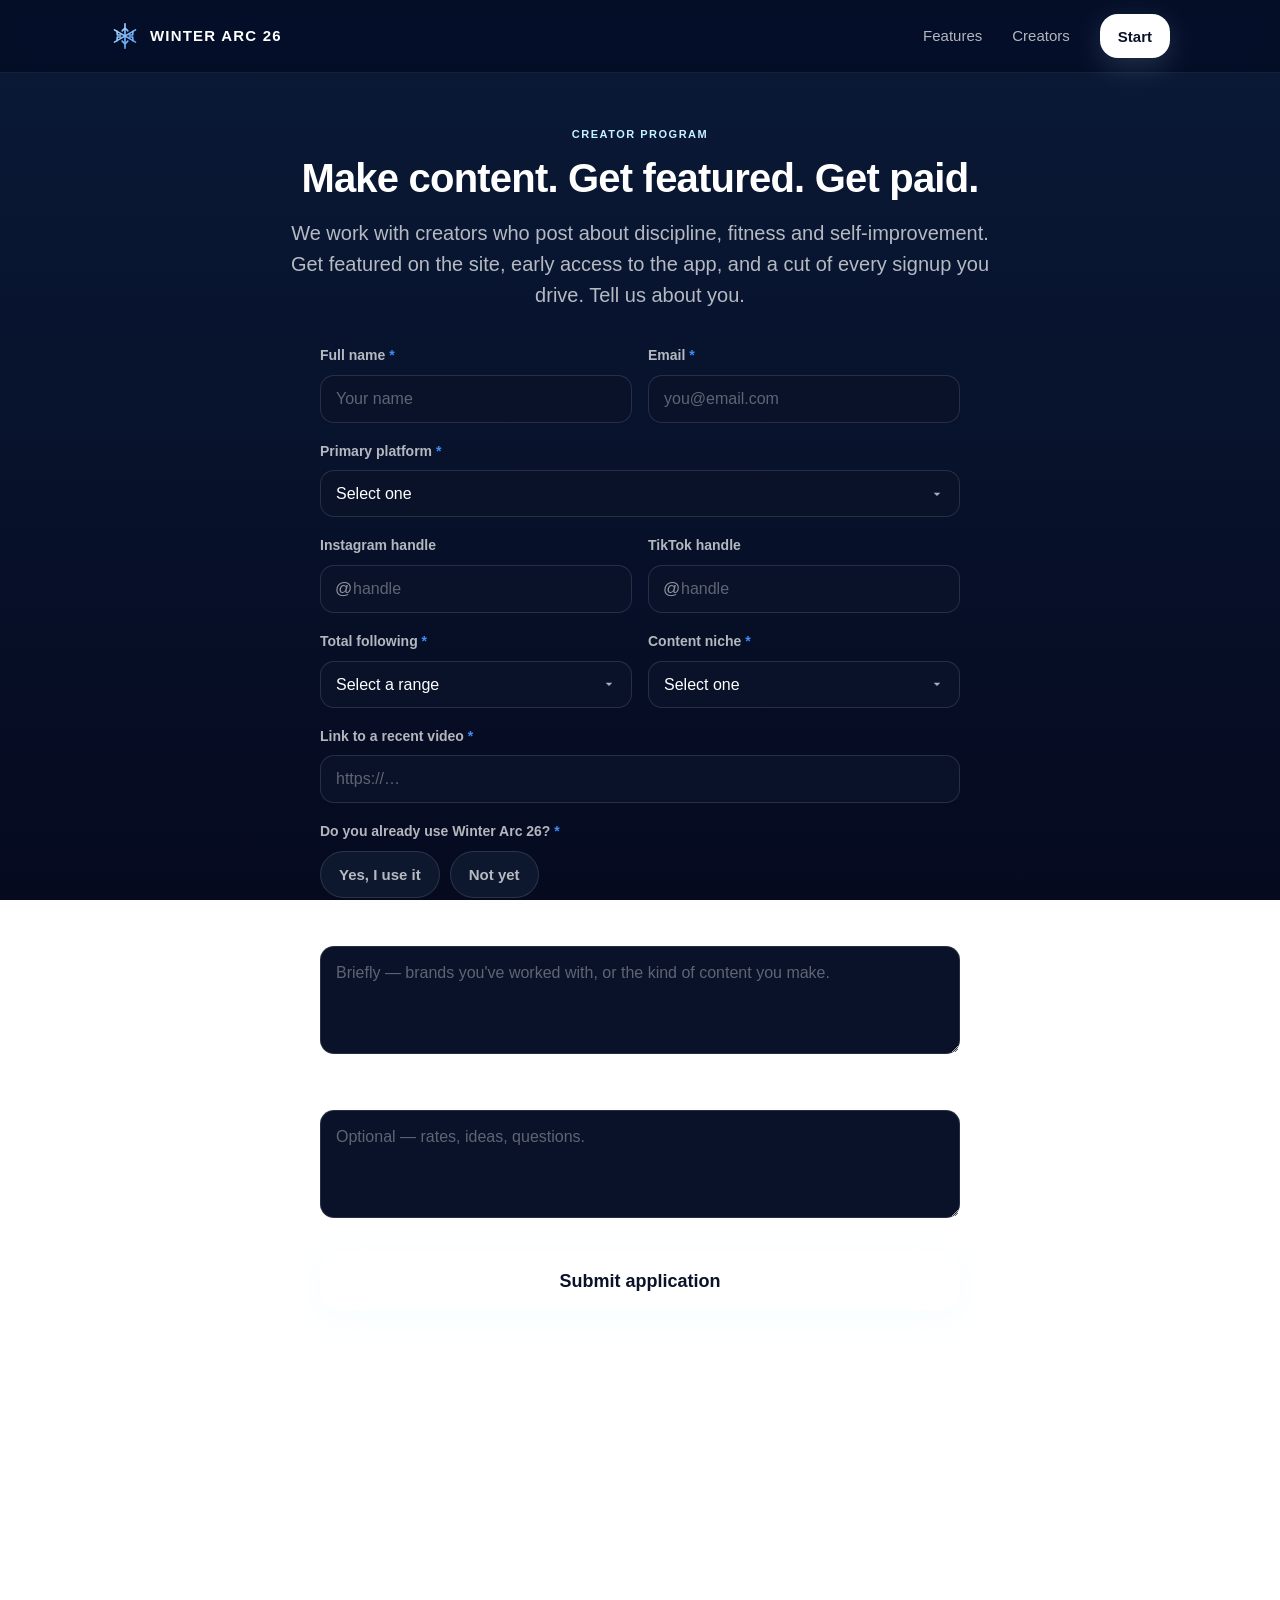
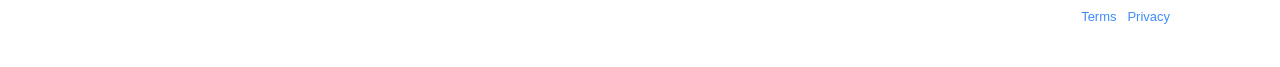
==== become-a-creator.html @ 4e77a401 "Add "Become a creator" CTA + application form page Turn the Creators section into a recruitment funn" ====
<!DOCTYPE html>
<html lang="en">
<head>
  <meta charset="UTF-8" />
  <meta name="viewport" content="width=device-width, initial-scale=1, viewport-fit=cover" />
  <meta name="theme-color" content="#050A1F" />
  <title>Become a creator — Winter Arc 26</title>
  <meta name="description" content="Apply to create content for Winter Arc 26. Get featured, earn on every signup you drive." />
  <meta name="robots" content="index, follow" />
  <link rel="icon" href="assets/img/favicon.svg" type="image/svg+xml" />
  <link rel="stylesheet" href="assets/css/styles.css" />
</head>
<body>
  <header class="nav is-stuck">
    <div class="wrap nav__inner">
      <a class="brand" href="index.html" aria-label="Winter Arc 26 home">
        <img class="brand__mark" src="assets/img/logo.svg" alt="" width="30" height="30" />
        <span class="brand__name">Winter Arc 26</span>
      </a>
      <nav class="nav__links" aria-label="Primary">
        <a class="navlink" href="index.html#features">Features</a>
        <a class="navlink" href="index.html#creators">Creators</a>
        <a class="btn btn--primary btn--sm" href="start.html" data-cta="nav-quiz">Start</a>
      </nav>
    </div>
  </header>

  <main class="section" style="padding-top:120px;">
    <div class="wrap">
      <!-- Intro -->
      <div class="copy-block center reveal" id="intro">
        <span class="eyebrow">Creator program</span>
        <h1 class="h-page">Make content. Get featured. Get paid.</h1>
        <p class="lede">
          We work with creators who post about discipline, fitness and self-improvement.
          Get featured on the site, early access to the app, and a cut of every
          signup you drive. Tell us about you.
        </p>
      </div>

      <!-- Application form -->
      <form class="appform reveal" id="creatorForm" novalidate>
        <div class="row2">
          <div class="ff">
            <label for="name">Full name <span class="req">*</span></label>
            <input id="name" name="name" type="text" autocomplete="name" placeholder="Your name" required />
          </div>
          <div class="ff">
            <label for="email">Email <span class="req">*</span></label>
            <input id="email" name="email" type="email" autocomplete="email" placeholder="you@email.com" required />
          </div>
        </div>

        <div class="ff">
          <label for="platform">Primary platform <span class="req">*</span></label>
          <select id="platform" name="primary_platform" required>
            <option value="" disabled selected>Select one</option>
            <option>TikTok</option>
            <option>Instagram</option>
            <option>YouTube</option>
            <option>X / Twitter</option>
            <option>Other</option>
          </select>
        </div>

        <div class="row2">
          <div class="ff">
            <label for="ig">Instagram handle</label>
            <div class="with-at"><span>@</span><input id="ig" name="instagram" type="text" placeholder="handle" autocapitalize="off" /></div>
          </div>
          <div class="ff">
            <label for="tt">TikTok handle</label>
            <div class="with-at"><span>@</span><input id="tt" name="tiktok" type="text" placeholder="handle" autocapitalize="off" /></div>
          </div>
        </div>

        <div class="row2">
          <div class="ff">
            <label for="following">Total following <span class="req">*</span></label>
            <select id="following" name="following" required>
              <option value="" disabled selected>Select a range</option>
              <option>Under 1,000</option>
              <option>1,000 – 10,000</option>
              <option>10,000 – 50,000</option>
              <option>50,000 – 250,000</option>
              <option>250,000 – 1M</option>
              <option>1M+</option>
            </select>
          </div>
          <div class="ff">
            <label for="niche">Content niche <span class="req">*</span></label>
            <select id="niche" name="niche" required>
              <option value="" disabled selected>Select one</option>
              <option>Fitness / Gym</option>
              <option>Discipline / Self-improvement</option>
              <option>Productivity</option>
              <option>Men's lifestyle</option>
              <option>Finance / Business</option>
              <option>Other</option>
            </select>
          </div>
        </div>

        <div class="ff">
          <label for="sample">Link to a recent video <span class="req">*</span></label>
          <input id="sample" name="sample_link" type="url" placeholder="https://…" required />
        </div>

        <div class="ff">
          <label>Do you already use Winter Arc 26? <span class="req">*</span></label>
          <div class="pills">
            <label class="pill-opt"><input type="radio" name="uses_app" value="Yes" required /><span>Yes, I use it</span></label>
            <label class="pill-opt"><input type="radio" name="uses_app" value="Not yet" /><span>Not yet</span></label>
          </div>
        </div>

        <div class="ff">
          <label for="experience">Experience with brand deals or UGC</label>
          <textarea id="experience" name="experience" placeholder="Briefly — brands you've worked with, or the kind of content you make."></textarea>
        </div>

        <div class="ff">
          <label for="notes">Anything else?</label>
          <textarea id="notes" name="notes" placeholder="Optional — rates, ideas, questions."></textarea>
        </div>

        <button class="btn btn--primary" type="submit" id="submitBtn">Submit application</button>
        <p class="form-note">We review every application and reply by email. Usually within a few days.</p>
      </form>

      <!-- Success state (revealed after submit) -->
      <div class="form-success" id="formSuccess" hidden>
        <div class="tick"><svg viewBox="0 0 24 24"><path d="M9 16.2 4.8 12l-1.4 1.4L9 19 21 7l-1.4-1.4z"/></svg></div>
        <h2>Application received.</h2>
        <p>Thanks — we've got your details. If you're a fit, we'll reach out by email with next steps and your creator link.</p>
        <p style="margin-top:22px;"><a href="index.html">← Back to home</a></p>
      </div>
    </div>
  </main>

  <footer class="footer">
    <div class="wrap">
      <div class="footer__bottom">
        <span>© <span id="year">2026</span> Winter Arc 26. All rights reserved.</span>
        <span><a href="terms.html">Terms</a> · <a href="privacy.html">Privacy</a></span>
      </div>
    </div>
  </footer>

  <script>
    /* =======================================================================
       Creator application handling.
       ►► To collect submissions, set FORM_ENDPOINT to a form backend URL
          (e.g. a Formspree endpoint "https://formspree.io/f/xxxxxx", or your
          own API). Left blank, the form validates and shows the success state
          without sending anywhere — fine for previewing.
       ===================================================================== */
    var FORM_ENDPOINT = "";

    document.getElementById("year").textContent = new Date().getFullYear();

    var form = document.getElementById("creatorForm");
    var btn = document.getElementById("submitBtn");

    form.addEventListener("submit", function (e) {
      e.preventDefault();
      if (!form.reportValidity()) return;

      btn.disabled = true; btn.textContent = "Sending…";

      function done() {
        form.hidden = true;
        document.getElementById("intro").hidden = true;
        var ok = document.getElementById("formSuccess");
        ok.hidden = false;
        ok.scrollIntoView({ behavior: "smooth", block: "center" });
        try { (window.dataLayer = window.dataLayer || []).push({ event: "creator_application" }); } catch (e2) {}
      }

      if (FORM_ENDPOINT) {
        fetch(FORM_ENDPOINT, { method: "POST", headers: { Accept: "application/json" }, body: new FormData(form) })
          .then(done)
          .catch(function () { btn.disabled = false; btn.textContent = "Submit application"; alert("Something went wrong — please try again or email us."); });
      } else {
        setTimeout(done, 400); // demo: no backend configured
      }
    });

    /* Reveal-on-load (no IntersectionObserver dependency here) */
    document.querySelectorAll(".reveal").forEach(function (el) { el.classList.add("is-in"); });
  </script>
</body>
</html>
---- assets/css/styles.css ----
/* =============================================================================
   Winter Arc 26 — Funnel site
   All colour, type, shape and motion values come from design-system.md,
   which was read out of the iOS source. If a value here looks wrong, the
   design system wins.
   ========================================================================== */

/* ---------------------------------------------------------------------------
   1. Tokens
   ------------------------------------------------------------------------- */
:root {
  /* Brand accents — never change on any theme */
  --frost:        #C7F2FF;
  --glow:         #408CFA;

  /* Ground — "Frost" theme (the shipping default) */
  --bg-top:       #0A1A38;
  --bg-bottom:    #050A1F;
  --card:         #172447;
  --card-deep:    #0A1229;
  --card-raised:  #212E52;
  --card-muted:   #0D172E;

  /* Text on dark — white at varying opacity, not grey */
  --text:         rgba(255,255,255,1);
  --text-body:    rgba(255,255,255,0.85);
  --text-2:       rgba(255,255,255,0.70);
  --text-3:       rgba(255,255,255,0.55);
  --text-4:       rgba(255,255,255,0.35);
  --hairline:     rgba(255,255,255,0.12);
  --hairline-soft:rgba(255,255,255,0.08);

  /* Semantic */
  --success:      #59E08C;
  --error:        #FF736B;
  --danger:       #FF4C47;

  /* Headline gradient (line 2 of a two-line headline) */
  --grad-start:   #599EFF;
  --grad-end:     #B873FA;

  /* Shape — continuous corners; +~10% over iOS point values */
  --r-chip:       14px;
  --r-input:      18px;
  --r-card:       22px;
  --r-panel:      26px;

  /* Motion */
  --ease:         cubic-bezier(0.25, 1, 0.5, 1);
  --dur:          0.3s;

  /* Layout */
  --margin:       20px;
  --maxw:         1100px;
  --maxw-copy:    720px;
}

/* ---------------------------------------------------------------------------
   2. Reset & base
   ------------------------------------------------------------------------- */
*, *::before, *::after { box-sizing: border-box; }

html { scroll-behavior: smooth; -webkit-text-size-adjust: 100%; }

@media (prefers-reduced-motion: reduce) {
  html { scroll-behavior: auto; }
}

body {
  margin: 0;
  min-height: 100vh;
  background: linear-gradient(180deg, var(--bg-top) 0%, var(--bg-bottom) 100%);
  background-attachment: fixed;
  color: var(--text-body);
  font-family: -apple-system, BlinkMacSystemFont, "SF Pro Display", "SF Pro Text",
               "Inter", "Helvetica Neue", Arial, sans-serif;
  font-size: 17px;
  line-height: 1.55;
  -webkit-font-smoothing: antialiased;
  -moz-osx-font-smoothing: grayscale;
  overflow-x: hidden;
}

img, svg { max-width: 100%; display: block; }

a { color: var(--glow); text-decoration: none; transition: color var(--dur) var(--ease); }
a:hover { color: var(--frost); }

/* Kill the grey tap-flash on touch devices */
a, button, .opt, .tile, .task-tile, .plan-opt { -webkit-tap-highlight-color: transparent; }

h1, h2, h3, h4 {
  color: var(--text);
  line-height: 1.08;
  letter-spacing: -0.02em;
  margin: 0;
  font-weight: 700;
}

p { margin: 0; }

::selection { background: rgba(64,140,250,0.35); color: #fff; }

:focus-visible {
  outline: 2px solid var(--glow);
  outline-offset: 3px;
  border-radius: 4px;
}

/* ---------------------------------------------------------------------------
   3. Layout helpers
   ------------------------------------------------------------------------- */
.wrap {
  width: 100%;
  max-width: var(--maxw);
  margin: 0 auto;
  padding: 0 var(--margin);
}

.section {
  position: relative;
  padding: 96px 0;
  scroll-margin-top: 84px; /* anchor links clear the fixed nav */
}
.section--tight { padding: 64px 0; }

@media (max-width: 720px) {
  .section { padding: 68px 0; }
}

.center { text-align: center; }
.copy-block {
  max-width: var(--maxw-copy);
  margin-left: auto;
  margin-right: auto;
}

/* Eyebrow — small uppercase accent label above headlines */
.eyebrow {
  display: inline-block;
  font-size: 11px;
  font-weight: 700;
  letter-spacing: 1.5px;
  text-transform: uppercase;
  color: var(--frost);
  margin-bottom: 14px;
}

/* Typography roles from the design system's scale, scaled up for desktop */
.h-hero {
  font-size: clamp(36px, 8vw, 60px);
  font-weight: 800;
  line-height: 1.02;
}
.h-page  { font-size: clamp(30px, 4.4vw, 40px); }
.h-section { font-size: clamp(24px, 3.2vw, 30px); }
.card-title { font-size: 20px; font-weight: 600; letter-spacing: -0.01em; }

.lede {
  font-size: clamp(17px, 2vw, 20px);
  color: var(--text-2);
  margin-top: 18px;
}

/* line 1 white, line 2 gradient — keep line 1 shorter (reads as a pyramid) */
.grad {
  background: linear-gradient(90deg, var(--grad-start) 0%, var(--grad-end) 100%);
  -webkit-background-clip: text;
  background-clip: text;
  color: transparent;
}

.frost-word { color: var(--frost); }

/* ---------------------------------------------------------------------------
   4. Buttons
   ------------------------------------------------------------------------- */
.btn {
  display: inline-flex;
  align-items: center;
  justify-content: center;
  gap: 10px;
  font-family: inherit;
  font-weight: 600;
  font-size: 17px;
  line-height: 1;
  border: none;
  cursor: pointer;
  transition: transform 0.2s var(--ease), background var(--dur) var(--ease),
              box-shadow var(--dur) var(--ease), opacity var(--dur) var(--ease);
  text-decoration: none;
  white-space: nowrap;
}
.btn:active { transform: scale(0.97); }

/* Primary web CTA = the white one (per §4.2 of the design system) */
.btn--primary {
  background: #fff;
  color: #0A1229;
  padding: 0 26px;
  height: 58px;
  border-radius: var(--r-input);
  box-shadow: 0 8px 30px rgba(199,242,255,0.16);
}
.btn--primary:hover {
  color: #0A1229;
  box-shadow: 0 10px 40px rgba(199,242,255,0.28);
}

/* App Store button — white pill with the Apple glyph + two-line label */
.btn--appstore {
  background: #fff;
  color: #0A1229;
  padding: 0 24px;
  height: 60px;
  border-radius: var(--r-input);
  box-shadow: 0 8px 30px rgba(0,0,0,0.45);
}
.btn--appstore:hover { color: #0A1229; }
.btn--appstore .apple { width: 26px; height: 26px; fill: #0A1229; flex: none; }
.btn--appstore .store-label { display: flex; flex-direction: column; align-items: flex-start; line-height: 1.1; }
.btn--appstore .store-label .sm { font-size: 11px; font-weight: 500; opacity: 0.7; letter-spacing: 0.2px; }
.btn--appstore .store-label .lg { font-size: 19px; font-weight: 600; letter-spacing: -0.01em; }

.btn--ghost {
  background: transparent;
  color: var(--text);
  border: 1px solid var(--hairline);
  padding: 0 22px;
  height: 48px;
  border-radius: var(--r-input);
}
.btn--ghost:hover { color: var(--text); border-color: rgba(255,255,255,0.28); background: rgba(255,255,255,0.03); }

.btn--sm { height: 44px; font-size: 15px; padding: 0 18px; }
.btn--lg { height: 60px; font-size: 18px; padding: 0 34px; }

/* ---------------------------------------------------------------------------
   5. Nav
   ------------------------------------------------------------------------- */
.nav {
  position: fixed;
  inset: 0 0 auto 0;
  z-index: 100;
  transition: background var(--dur) var(--ease), backdrop-filter var(--dur) var(--ease),
              border-color var(--dur) var(--ease);
  border-bottom: 1px solid transparent;
}
.nav.is-stuck {
  background: rgba(5,10,31,0.72);
  -webkit-backdrop-filter: saturate(140%) blur(18px);
  backdrop-filter: saturate(140%) blur(18px);
  border-bottom-color: var(--hairline-soft);
}
.nav__inner {
  display: flex;
  align-items: center;
  justify-content: space-between;
  height: 72px;
}
.brand {
  display: inline-flex;
  align-items: center;
  gap: 10px;
  color: var(--text);
  font-weight: 700;
  letter-spacing: 0.4px;
}
.brand:hover { color: var(--text); }
.brand__mark { width: 30px; height: 30px; }
.brand__name { font-size: 15px; text-transform: uppercase; letter-spacing: 1.2px; }
.nav__links { display: flex; align-items: center; gap: 30px; }
.nav__links a.navlink {
  color: var(--text-2);
  font-size: 15px;
  font-weight: 500;
}
.nav__links a.navlink:hover { color: var(--text); }

@media (max-width: 860px) {
  .nav__links .navlink { display: none; }
}

/* ---------------------------------------------------------------------------
   6. Hero
   ------------------------------------------------------------------------- */
.hero {
  position: relative;
  padding-top: 132px;
  padding-bottom: 80px;
  overflow: hidden;
}
.hero__grid {
  display: grid;
  grid-template-columns: 1.05fr 0.95fr;
  gap: 48px;
  align-items: center;
}
.hero__copy { position: relative; z-index: 2; }
.hero .lede { max-width: 520px; }

.hero__cta {
  display: flex;
  flex-wrap: wrap;
  align-items: center;
  gap: 16px;
  margin-top: 34px;
}

.hero__proof {
  display: flex;
  align-items: center;
  gap: 14px;
  margin-top: 26px;
  color: var(--text-3);
  font-size: 14px;
}
.stars { display: inline-flex; gap: 2px; }
.stars svg { width: 16px; height: 16px; fill: var(--frost); }

/* Radial glow behind the device (design-system §7) */
.hero__glow {
  position: absolute;
  z-index: 0;
  width: 620px; height: 620px;
  right: -60px; top: 40px;
  background: radial-gradient(circle at center, rgba(64,140,250,0.32) 0%, rgba(64,140,250,0) 62%);
  filter: blur(8px);
  pointer-events: none;
}

@media (max-width: 900px) {
  .hero__grid { grid-template-columns: 1fr; gap: 40px; text-align: center; }
  .hero .lede { margin-left: auto; margin-right: auto; }
  .hero__cta, .hero__proof { justify-content: center; }
  .hero__glow { right: 50%; transform: translateX(50%); top: 380px; width: 480px; height: 480px; }
}

/* ---------------------------------------------------------------------------
   7. Phone mockup (faux app screen — no light frames, blends into the page)
   ------------------------------------------------------------------------- */
.device {
  position: relative;
  z-index: 1;
  width: 300px;
  margin: 0 auto;
  border-radius: 46px;
  padding: 12px;
  background: linear-gradient(160deg, #202b45 0%, #0b1124 100%);
  box-shadow: 0 30px 80px rgba(0,0,0,0.6), inset 0 0 0 1px rgba(255,255,255,0.06);
}
.device__notch {
  position: absolute;
  top: 20px; left: 50%; transform: translateX(-50%);
  width: 108px; height: 26px;
  background: #05070f;
  border-radius: 999px;
  z-index: 3;
}
.device__screen {
  position: relative;
  border-radius: 36px;
  overflow: hidden;
  background: linear-gradient(180deg, #0A1A38 0%, #050A1F 100%);
  padding: 44px 16px 18px;
  aspect-ratio: 9 / 19.2;
}
.screen__statusbar {
  display: flex; justify-content: space-between; align-items: center;
  font-size: 12px; color: var(--text-2); padding: 0 6px 8px; font-weight: 600;
}
.screen__statusbar .dots { display: inline-flex; gap: 4px; align-items: center; }
.screen__statusbar .dots span { width: 6px; height: 6px; border-radius: 50%; background: rgba(255,255,255,0.5); }

.screen-elo {
  text-align: center;
  padding: 6px 0 14px;
}
.rank-badge {
  display: inline-flex; align-items: center; gap: 6px;
  padding: 5px 12px; border-radius: 999px;
  background: rgba(245,176,28,0.14);
  border: 1px solid rgba(245,176,28,0.4);
  color: #F5B01C; font-size: 11px; font-weight: 700; letter-spacing: 1.2px;
  text-transform: uppercase;
}
.rank-badge .dot { width: 8px; height: 8px; border-radius: 50%; background: #F5B01C; }
.elo-number {
  font-size: 52px; font-weight: 800; color: #fff; letter-spacing: -0.03em; margin-top: 10px;
}
.elo-delta { color: var(--success); font-size: 14px; font-weight: 700; margin-top: -2px; }
.elo-sub { color: var(--text-3); font-size: 12px; margin-top: 4px; }

.screen-tasks { display: flex; flex-direction: column; gap: 8px; margin-top: 4px; }
.task-row {
  display: flex; align-items: center; gap: 12px;
  background: var(--card); border-radius: 16px; padding: 12px 13px;
}
.task-row .tick {
  width: 26px; height: 26px; border-radius: 50%; flex: none;
  display: grid; place-items: center;
}
.task-row .tick.done { background: var(--success); }
.task-row .tick.done svg { width: 14px; height: 14px; fill: #05221a; }
.task-row .tick.todo { border: 2px solid rgba(255,255,255,0.22); }
.task-row .tick.cam { background: rgba(199,242,255,0.14); border: 1px solid rgba(199,242,255,0.4); }
.task-row .tick.cam svg { width: 14px; height: 14px; fill: var(--frost); }
.task-row .t-main { flex: 1; min-width: 0; }
.task-row .t-title { color: #fff; font-size: 14px; font-weight: 600; }
.task-row .t-sub { color: var(--text-3); font-size: 11px; }
.task-row.is-done .t-title { color: var(--text-2); }

.screen-lock {
  margin-top: 14px;
  background: #fff; color: #0A1229;
  border-radius: 16px; height: 50px;
  display: flex; align-items: center; justify-content: center; gap: 8px;
  font-weight: 700; font-size: 15px;
}
.screen-lock svg { width: 16px; height: 16px; fill: #0A1229; }

/* ---------------------------------------------------------------------------
   8. Cards / grids
   ------------------------------------------------------------------------- */
.card {
  background: var(--card);
  border-radius: var(--r-card);
  padding: 26px;
  border: 1px solid var(--hairline-soft);
}

.feature-grid {
  display: grid;
  grid-template-columns: repeat(3, 1fr);
  gap: 18px;
  margin-top: 52px;
}
@media (max-width: 900px) { .feature-grid { grid-template-columns: repeat(2, 1fr); } }
@media (max-width: 560px) { .feature-grid { grid-template-columns: 1fr; } }

.feature {
  background: var(--card);
  border-radius: var(--r-card);
  padding: 26px;
  border: 1px solid var(--hairline-soft);
  transition: transform var(--dur) var(--ease), background var(--dur) var(--ease),
              border-color var(--dur) var(--ease);
}
.feature:hover {
  transform: translateY(-4px);
  background: var(--card-raised);
  border-color: var(--hairline);
}
.feature__icon {
  width: 48px; height: 48px; border-radius: var(--r-chip);
  background: var(--card-deep);
  display: grid; place-items: center;
  margin-bottom: 18px;
}
.feature__icon svg { width: 24px; height: 24px; stroke: var(--frost); fill: none; stroke-width: 1.8; }
.feature h3 { font-size: 18px; font-weight: 600; margin-bottom: 8px; }
.feature p { color: var(--text-2); font-size: 15px; }

/* ---------------------------------------------------------------------------
   9. Steps (how it works)
   ------------------------------------------------------------------------- */
.steps { display: grid; grid-template-columns: repeat(3, 1fr); gap: 24px; margin-top: 56px; }
@media (max-width: 800px) { .steps { grid-template-columns: 1fr; max-width: 420px; margin-left: auto; margin-right: auto; } }
.step {
  background: var(--card);
  border-radius: var(--r-card);
  padding: 24px 24px 30px;
  border: 1px solid var(--hairline-soft);
  position: relative;
  text-align: center;
}
/* iPhone preview sitting on top of each step card */
.step__phone {
  width: 168px;
  margin: 0 auto 22px;
  border-radius: 30px;
  padding: 7px;
  background: linear-gradient(160deg, #202b45 0%, #0b1124 100%);
  box-shadow: 0 18px 44px rgba(0,0,0,0.5), inset 0 0 0 1px rgba(255,255,255,0.06);
}
.step__screen {
  position: relative; overflow: hidden; border-radius: 24px;
  aspect-ratio: 9 / 19.2; background: #05070f;
}
.step__screen img { position: absolute; inset: 0; width: 100%; height: 100%; object-fit: cover; }
.step__num {
  font-size: 13px; font-weight: 700; letter-spacing: 1.5px;
  color: var(--glow); text-transform: uppercase;
}
.step h3 { font-size: 20px; font-weight: 600; margin: 12px 0 10px; }
.step p { color: var(--text-2); font-size: 15px; }

/* ---------------------------------------------------------------------------
   9b. Marquee feature showcases (big alternating rows with a phone mockup)
   ------------------------------------------------------------------------- */
.showcase__row {
  display: grid;
  grid-template-columns: 1fr 1fr;
  align-items: center;
  gap: 56px;
  margin-top: 84px;
}
.showcase__row:first-child { margin-top: 56px; }
.showcase__row--rev .showcase__media { order: 2; }
.showcase__copy .eyebrow { margin-bottom: 10px; }
.showcase__copy h3 { font-size: clamp(24px, 3vw, 32px); letter-spacing: -0.02em; }
.showcase__copy p { color: var(--text-2); font-size: 17px; margin-top: 14px; max-width: 460px; }
.showcase__list { list-style: none; padding: 0; margin: 22px 0 0; display: flex; flex-direction: column; gap: 12px; }
.showcase__list li { display: flex; align-items: flex-start; gap: 12px; color: var(--text-body); font-size: 15px; }
.showcase__list .chk {
  width: 22px; height: 22px; border-radius: 50%; flex: none; margin-top: 1px;
  background: rgba(89,224,140,0.15); display: grid; place-items: center;
}
.showcase__list .chk svg { width: 12px; height: 12px; fill: var(--success); }
.showcase__media { display: flex; justify-content: center; }
.showcase .device { width: 268px; }

/* Reusable iPhone with a looping app-demo video (poster shows until the mp4 loads) */
.phone {
  position: relative;
  width: min(284px, 80vw);
  margin: 0 auto;
  border-radius: 46px;
  padding: 11px;
  background: linear-gradient(160deg, #202b45 0%, #0b1124 100%);
  box-shadow: 0 30px 80px rgba(0,0,0,0.6), inset 0 0 0 1px rgba(255,255,255,0.06);
}
.phone__notch {
  position: absolute; top: 19px; left: 50%; transform: translateX(-50%);
  width: 104px; height: 25px; background: #05070f; border-radius: 999px; z-index: 3;
}
.phone__screen {
  position: relative; overflow: hidden; border-radius: 36px;
  background: #05070f; aspect-ratio: 9 / 19.2;
}
.phone__video, .phone__poster {
  position: absolute; inset: 0; width: 100%; height: 100%;
  object-fit: cover; display: block; border: none;
}
/* Poster sits underneath; the video is transparent until a real mp4 loads,
   so the poster shows through when assets/video/*.mp4 is absent. */
.phone__poster { z-index: 0; }
.phone__video  { z-index: 1; background: transparent; }
.showcase .phone { width: min(278px, 74vw); }
.hero .phone { width: min(300px, 82vw); }

@media (max-width: 860px) {
  .showcase__row, .showcase__row--rev { grid-template-columns: 1fr; gap: 34px; text-align: center; }
  .showcase__row--rev .showcase__media { order: 0; }
  .showcase__copy p, .showcase__list { margin-left: auto; margin-right: auto; }
  .showcase__list li { text-align: left; }
}

/* --- Mockup: block screen --- */
.device__screen.bs {
  display: flex; flex-direction: column; align-items: center; justify-content: center;
  text-align: center; padding: 30px 22px; gap: 4px;
  background: linear-gradient(180deg, #0A1229 0%, #05070f 100%);
}
.bs__emoji { font-size: 46px; line-height: 1; margin-bottom: 12px; }
.bs__title { font-size: 26px; font-weight: 800; color: #fff; letter-spacing: -0.02em; }
.bs__body { font-size: 14px; color: var(--text-3); margin-top: 8px; max-width: 200px; }
.bs__btn {
  margin-top: 26px; background: #fff; color: #0A1229; font-weight: 700; font-size: 15px;
  padding: 13px 30px; border-radius: 14px;
}

/* --- Mockup: coach chat --- */
.device__screen.chat { padding: 40px 14px 16px; display: flex; flex-direction: column; }
.chat__hd {
  text-align: center; font-size: 11px; font-weight: 700; letter-spacing: 1.2px;
  text-transform: uppercase; color: var(--frost); padding-bottom: 14px;
}
.chat__bubble {
  max-width: 84%; padding: 11px 14px; border-radius: 16px; font-size: 13px; line-height: 1.4;
  margin-bottom: 9px;
}
.chat__bubble--coach { background: var(--card); color: #fff; border-bottom-left-radius: 5px; align-self: flex-start; }
.chat__bubble--me { background: var(--glow); color: #fff; border-bottom-right-radius: 5px; align-self: flex-end; }
.chat__verdict {
  margin-top: auto; background: rgba(89,224,140,0.12); border: 1px solid rgba(89,224,140,0.35);
  border-radius: 14px; padding: 12px; font-size: 12px; color: var(--success); text-align: center; font-weight: 600;
}

/* --- Mockup: mind games grid --- */
.device__screen.games { padding: 44px 16px 18px; }
.games__hd { font-size: 22px; font-weight: 800; color: #fff; letter-spacing: -0.02em; padding: 0 4px 4px; }
.games__sub { font-size: 12px; color: var(--text-3); padding: 0 4px 16px; }
.gamegrid { display: grid; grid-template-columns: 1fr 1fr; gap: 10px; }
.gametile {
  background: var(--card); border-radius: 16px; padding: 14px 12px;
  display: flex; flex-direction: column; gap: 8px; min-height: 76px;
}
.gametile .gt-ico { font-size: 20px; }
.gametile .gt-name { font-size: 12px; font-weight: 700; color: #fff; }
.gametile .gt-mark { font-size: 10px; color: var(--frost); font-weight: 600; }
.games__note {
  margin-top: 12px; text-align: center; font-size: 11px; color: var(--success);
  background: rgba(89,224,140,0.1); border-radius: 12px; padding: 9px;
}

/* ---------------------------------------------------------------------------
   10. The ladder — compact strip (one feature among many, not the headline)
   ------------------------------------------------------------------------- */
.ladder-strip {
  margin-top: 44px;
  display: flex; flex-wrap: wrap; justify-content: center; gap: 10px;
}
.rank-chip {
  display: inline-flex; align-items: center; gap: 8px;
  background: var(--card); border: 1px solid var(--hairline-soft);
  border-radius: 999px; padding: 9px 16px 9px 12px;
}
.rank-chip .swatch { width: 11px; height: 11px; border-radius: 50%; flex: none; box-shadow: 0 0 12px currentColor; }
.rank-chip .rk { color: #fff; font-size: 14px; font-weight: 600; }
.rank-chip .el { color: var(--text-3); font-size: 12px; font-variant-numeric: tabular-nums; }
.ladder-track {
  margin: 30px auto 0; max-width: 720px; height: 8px; border-radius: 999px;
  background: linear-gradient(90deg,#F2AD7D,#BAC2C9,#F5B01C,#29E3E8,#36ED7D,#CCE6FF,#8F5CEB,#FA4742,#FCC71F,#59BDF7);
  opacity: 0.9;
}
.ladder-ends {
  max-width: 720px; margin: 10px auto 0; display: flex; justify-content: space-between;
  color: var(--text-3); font-size: 12px; letter-spacing: 0.5px;
}

/* ---------------------------------------------------------------------------
   11. Stat band
   ------------------------------------------------------------------------- */
.stats {
  display: grid;
  grid-template-columns: repeat(4, 1fr);
  gap: 18px;
  margin-top: 48px;
}
@media (max-width: 700px) { .stats { grid-template-columns: repeat(2, 1fr); } }
.stat { text-align: center; }
.stat__num { font-size: clamp(34px, 5vw, 52px); font-weight: 800; color: #fff; letter-spacing: -0.03em; }
.stat__num .frost-word { color: var(--frost); }
.stat__label { color: var(--text-3); font-size: 14px; margin-top: 6px; }

/* ---------------------------------------------------------------------------
   12. Testimonials
   ------------------------------------------------------------------------- */
.quotes { display: grid; grid-template-columns: repeat(3, 1fr); gap: 18px; margin-top: 52px; }
@media (max-width: 900px) { .quotes { grid-template-columns: 1fr; } }
.quote {
  background: var(--card); border-radius: var(--r-card);
  padding: 26px; border: 1px solid var(--hairline-soft);
  display: flex; flex-direction: column; gap: 16px;
}
.quote .stars svg { width: 15px; height: 15px; }
.quote p { color: var(--text-body); font-size: 16px; }
.quote__who { display: flex; align-items: center; gap: 12px; margin-top: auto; }
.quote__avatar {
  width: 40px; height: 40px; border-radius: 50%;
  background: var(--card-raised); display: grid; place-items: center;
  color: var(--frost); font-weight: 700; font-size: 15px;
}
.quote__name { color: #fff; font-weight: 600; font-size: 14px; }
.quote__handle { color: var(--text-3); font-size: 13px; }

/* ---------------------------------------------------------------------------
   12b. UGC video wall (creator clips) — horizontal snap scroller, vertical cards
   ------------------------------------------------------------------------- */
.ugc { overflow: hidden; }
/* Infinite auto-scrolling marquee. The track holds the cards twice (JS clones
   the set); translating it -50% loops seamlessly. Edges fade via a mask. */
.ugc__viewport {
  position: relative; margin-top: 44px; overflow: hidden; padding: 6px 0 22px;
  -webkit-mask-image: linear-gradient(90deg, transparent, #000 5%, #000 95%, transparent);
  mask-image: linear-gradient(90deg, transparent, #000 5%, #000 95%, transparent);
}
.ugc__track {
  display: flex; width: max-content;
  animation: ugc-marquee 60s linear infinite;
}
@keyframes ugc-marquee { from { transform: translateX(0); } to { transform: translateX(-50%); } }
.ugc__viewport:hover .ugc__track,
.ugc__viewport.paused .ugc__track { animation-play-state: paused; }
@media (prefers-reduced-motion: reduce) {
  .ugc__track { animation: none; }
  .ugc__viewport { overflow-x: auto; scrollbar-width: none; }
  .ugc__viewport::-webkit-scrollbar { display: none; }
}

.ugc-card {
  flex: 0 0 auto; width: 236px; aspect-ratio: 9 / 16; position: relative;
  margin-right: 16px; border-radius: 22px; overflow: hidden; cursor: pointer;
  background: linear-gradient(160deg, #1b2a52 0%, #0A1229 100%);
  border: 1px solid var(--hairline-soft);
  transition: transform var(--dur) var(--ease);
}
.ugc-card:hover { transform: translateY(-4px); }
.ugc-card:nth-child(3n+2) { background: linear-gradient(160deg, #2a1c4c 0%, #0d0a1f 100%); }
.ugc-card:nth-child(3n+3) { background: linear-gradient(160deg, #0d3633 0%, #051f1c 100%); }
.ugc-video { position: absolute; inset: 0; width: 100%; height: 100%; object-fit: cover; background: transparent; z-index: 0; }
.ugc-scrim { position: absolute; inset: 0; z-index: 1; pointer-events: none;
  background: linear-gradient(180deg, rgba(0,0,0,0.28) 0%, rgba(0,0,0,0) 34%, rgba(0,0,0,0) 55%, rgba(5,7,15,0.85) 100%); }
.ugc-play {
  position: absolute; top: 50%; left: 50%; transform: translate(-50%,-50%); z-index: 2;
  width: 58px; height: 58px; border-radius: 50%;
  background: rgba(255,255,255,0.16); border: 1px solid rgba(255,255,255,0.35);
  -webkit-backdrop-filter: blur(6px); backdrop-filter: blur(6px);
  display: grid; place-items: center; transition: opacity var(--dur) var(--ease), transform 0.15s var(--ease);
}
.ugc-play svg { width: 22px; height: 22px; fill: #fff; margin-left: 3px; }
.ugc-card.playing .ugc-play { opacity: 0; pointer-events: none; }
.ugc-card:active .ugc-play { transform: translate(-50%,-50%) scale(0.92); }
.ugc-badge {
  position: absolute; top: 12px; left: 12px; z-index: 2;
  font-size: 11px; font-weight: 700; letter-spacing: 0.4px; color: #fff;
  background: rgba(0,0,0,0.4); border-radius: 999px; padding: 4px 10px;
  display: inline-flex; align-items: center; gap: 5px;
}
.ugc-badge i { width: 6px; height: 6px; border-radius: 50%; background: var(--danger); }
.ugc-meta { position: absolute; left: 14px; right: 14px; bottom: 14px; z-index: 2; }
.ugc-meta .h { display: flex; align-items: center; gap: 8px; }
.ugc-meta .av { width: 26px; height: 26px; border-radius: 50%; flex: none;
  background: linear-gradient(135deg, #212E52, #408CFA); display: grid; place-items: center;
  font-size: 12px; font-weight: 700; color: #fff; }
.ugc-meta .hn { color: #fff; font-weight: 700; font-size: 14px; }
.ugc-meta .cap { color: rgba(255,255,255,0.75); font-size: 12px; margin-top: 6px; line-height: 1.35; }
.ugc-hint { text-align: center; color: var(--text-4); font-size: 13px; margin-top: 2px; }

@media (max-width: 560px) {
  .ugc-card { width: 200px; }
}

/* ---------------------------------------------------------------------------
   13. FAQ
   ------------------------------------------------------------------------- */
.faq { margin-top: 44px; max-width: 800px; margin-left: auto; margin-right: auto; }
.faq__item {
  border-bottom: 1px solid var(--hairline-soft);
}
.faq__q {
  width: 100%; text-align: left; background: none; border: none; cursor: pointer;
  color: #fff; font-family: inherit; font-size: 18px; font-weight: 600;
  padding: 22px 40px 22px 0; position: relative;
}
.faq__q::after {
  content: ""; position: absolute; right: 4px; top: 50%;
  width: 12px; height: 12px; margin-top: -6px;
  border-right: 2px solid var(--text-3); border-bottom: 2px solid var(--text-3);
  transform: rotate(45deg); transition: transform var(--dur) var(--ease);
}
.faq__item.is-open .faq__q::after { transform: rotate(-135deg); }
.faq__a {
  max-height: 0; overflow: hidden;
  transition: max-height var(--dur) var(--ease);
}
.faq__a-inner { padding: 0 0 22px; color: var(--text-2); font-size: 16px; }

/* ---------------------------------------------------------------------------
   14. Final CTA
   ------------------------------------------------------------------------- */
.finale {
  position: relative;
  text-align: center;
  overflow: hidden;
}
.finale__panel {
  position: relative;
  background: var(--card);
  border: 1px solid var(--hairline);
  border-radius: var(--r-panel);
  padding: 72px 32px;
  overflow: hidden;
}
.finale__panel::before {
  content: ""; position: absolute; inset: 0;
  background: radial-gradient(circle at 50% 0%, rgba(64,140,250,0.28) 0%, rgba(64,140,250,0) 60%);
  pointer-events: none;
}
.finale__panel > * { position: relative; }
.finale .btn--appstore { margin-top: 30px; }
.finale__note { color: var(--text-3); font-size: 13px; margin-top: 18px; }

/* ---------------------------------------------------------------------------
   15. Footer
   ------------------------------------------------------------------------- */
.footer {
  border-top: 1px solid var(--hairline-soft);
  padding: 56px 0 40px;
  margin-top: 40px;
}
.footer__top { display: flex; justify-content: space-between; gap: 30px; flex-wrap: wrap; }
.footer__brand { max-width: 320px; }
.footer__brand .lede { font-size: 15px; margin-top: 12px; }
.footer__links { display: flex; gap: 60px; flex-wrap: wrap; }
.footer__col h4 { font-size: 12px; letter-spacing: 1.2px; text-transform: uppercase; color: var(--text-3); font-weight: 700; margin-bottom: 14px; }
.footer__col a { display: block; color: var(--text-2); font-size: 15px; padding: 5px 0; }
.footer__col a:hover { color: var(--text); }
.footer__bottom {
  display: flex; justify-content: space-between; gap: 16px; flex-wrap: wrap;
  margin-top: 44px; padding-top: 24px;
  border-top: 1px solid var(--hairline-soft);
  color: var(--text-4); font-size: 13px;
}

/* ---------------------------------------------------------------------------
   16. Sticky mobile download bar
   ------------------------------------------------------------------------- */
.mobile-cta {
  position: fixed;
  left: 12px; right: 12px; bottom: 12px;
  z-index: 90;
  display: none;
  background: rgba(10,18,41,0.86);
  -webkit-backdrop-filter: blur(18px);
  backdrop-filter: blur(18px);
  border: 1px solid var(--hairline);
  border-radius: var(--r-input);
  padding: 10px 12px;
  align-items: center; justify-content: space-between; gap: 12px;
  box-shadow: 0 12px 40px rgba(0,0,0,0.5);
  transform: translateY(140%);
  transition: transform 0.4s var(--ease);
}
.mobile-cta.is-visible { transform: translateY(0); }
.mobile-cta__text { display: flex; flex-direction: column; line-height: 1.2; }
.mobile-cta__text .a { color: #fff; font-weight: 700; font-size: 15px; }
.mobile-cta__text .b { color: var(--text-3); font-size: 12px; }
.mobile-cta .btn { height: 44px; font-size: 15px; padding: 0 18px; }

@media (max-width: 720px) {
  .mobile-cta { display: flex; }
  body { padding-bottom: 84px; }
}

/* ---------------------------------------------------------------------------
   16b. Mobile optimisations (primary surface — traffic lands from social)
   ------------------------------------------------------------------------- */
@media (max-width: 560px) {
  /* Tighter hero: less dead space up top, headline higher on the fold */
  .hero { padding-top: 100px; padding-bottom: 44px; }
  .hero .lede { font-size: 17px; }

  /* Full-width, stacked CTAs convert better than mismatched centred pills */
  .hero__cta { flex-direction: column; align-items: stretch; width: 100%; gap: 12px; }
  .hero__cta .btn { width: 100%; }
  .hero__proof { font-size: 13px; justify-content: center; text-align: center; }

  .finale__panel { padding: 52px 22px; }
  .finale .btn--lg { width: 100%; }

  /* Give thumbs room: comfortable option/tap targets in lists and FAQ */
  .faq__q { font-size: 17px; padding-right: 36px; }
  .rung__name { font-size: 14px; }

  /* Section rhythm a touch tighter on small screens */
  .section { padding: 60px 0; }
  .feature-grid, .steps, .quotes { margin-top: 40px; }
  .showcase__row { margin-top: 60px; }
  .showcase__row:first-child { margin-top: 40px; }
}

/* ---------------------------------------------------------------------------
   17. Scroll reveal
   ------------------------------------------------------------------------- */
.reveal {
  opacity: 0;
  transform: translateY(22px);
  transition: opacity 0.7s var(--ease), transform 0.7s var(--ease);
  will-change: opacity, transform;
}
.reveal.is-in { opacity: 1; transform: none; }

@media (prefers-reduced-motion: reduce) {
  .reveal { opacity: 1; transform: none; transition: none; }
  *, *::before, *::after { animation-duration: 0.001ms !important; animation-iteration-count: 1 !important; }
}

/* ---------------------------------------------------------------------------
   18. Ambient glow pulse (gated on reduced-motion via the block above)
   ------------------------------------------------------------------------- */
@keyframes glowpulse {
  0%, 100% { opacity: 0.75; transform: scale(1); }
  50%      { opacity: 1;    transform: scale(1.06); }
}
.hero__glow { animation: glowpulse 4.4s ease-in-out infinite; }

/* ---------------------------------------------------------------------------
   19. Legal pages (privacy / terms)
   ------------------------------------------------------------------------- */
.legal { padding-top: 120px; }
.legal .prose { max-width: 760px; margin: 0 auto; }
.legal h1 { font-size: clamp(30px, 5vw, 42px); margin-bottom: 8px; }
.legal .updated { color: var(--text-3); font-size: 14px; margin-bottom: 40px; }
.legal h2 { font-size: 22px; margin: 40px 0 12px; }
.legal p, .legal li { color: var(--text-2); font-size: 16px; line-height: 1.7; }
.legal p { margin-bottom: 14px; }
.legal ul { padding-left: 22px; margin: 0 0 14px; }
.legal li { margin-bottom: 8px; }
.legal a { text-decoration: underline; }

/* ---------------------------------------------------------------------------
   20. Creator application form
   ------------------------------------------------------------------------- */
.creator-cta { text-align: center; margin-top: 30px; }
.creator-cta .ugc-hint { margin-top: 14px; }

.appform { max-width: 640px; margin: 34px auto 0; }
.appform .row2 { display: grid; grid-template-columns: 1fr 1fr; gap: 16px; }
@media (max-width: 560px) { .appform .row2 { grid-template-columns: 1fr; gap: 0; } }
.ff { margin-bottom: 18px; }
.ff > label { display: block; font-size: 14px; color: var(--text-2); margin-bottom: 8px; font-weight: 600; }
.ff .req { color: var(--glow); }
.ff input, .ff select, .ff textarea {
  width: 100%; background: var(--card-deep); border: 1.5px solid var(--hairline);
  border-radius: 14px; padding: 14px 15px; color: #fff; font-size: 16px; font-family: inherit;
  transition: border-color 0.2s var(--ease); -webkit-appearance: none; appearance: none;
}
.ff input::placeholder, .ff textarea::placeholder { color: var(--text-4); }
.ff input:focus, .ff select:focus, .ff textarea:focus { outline: none; border-color: var(--glow); }
.ff textarea { min-height: 108px; resize: vertical; line-height: 1.5; }
.ff select {
  background-image: url("data:image/svg+xml;utf8,<svg xmlns='http://www.w3.org/2000/svg' width='16' height='16' fill='%239fb0c8' viewBox='0 0 24 24'><path d='M7 10l5 5 5-5z'/></svg>");
  background-repeat: no-repeat; background-position: right 14px center; padding-right: 40px; cursor: pointer;
}
.ff .with-at { position: relative; }
.ff .with-at span { position: absolute; left: 15px; top: 50%; transform: translateY(-50%); color: var(--text-3); pointer-events: none; }
.ff .with-at input { padding-left: 32px; }

.pills { display: flex; flex-wrap: wrap; gap: 10px; }
.pill-opt { position: relative; cursor: pointer; }
.pill-opt input { position: absolute; opacity: 0; pointer-events: none; }
.pill-opt span {
  display: inline-flex; align-items: center; padding: 11px 18px; border-radius: 999px;
  background: var(--card-muted); border: 1.5px solid var(--hairline); color: var(--text-2);
  font-size: 15px; font-weight: 600; transition: all 0.2s var(--ease);
}
.pill-opt input:checked + span { border-color: var(--frost); background: rgba(64,140,250,0.14); color: #fff; }
.pill-opt input:focus-visible + span { outline: 2px solid var(--glow); outline-offset: 2px; }

.appform .btn--primary { width: 100%; height: 58px; font-size: 18px; margin-top: 8px; }
.form-note { text-align: center; color: var(--text-4); font-size: 13px; margin-top: 14px; }

.form-success {
  text-align: center; max-width: 520px; margin: 0 auto;
  background: var(--card); border: 1px solid var(--hairline); border-radius: var(--r-panel);
  padding: 48px 28px;
}
.form-success .tick { width: 64px; height: 64px; margin: 0 auto 20px; border-radius: 50%;
  background: rgba(89,224,140,0.16); border: 2px solid var(--success); display: grid; place-items: center; }
.form-success .tick svg { width: 30px; height: 30px; fill: var(--success); }
.form-success h2 { font-size: 26px; margin-bottom: 10px; }
.form-success p { color: var(--text-2); }
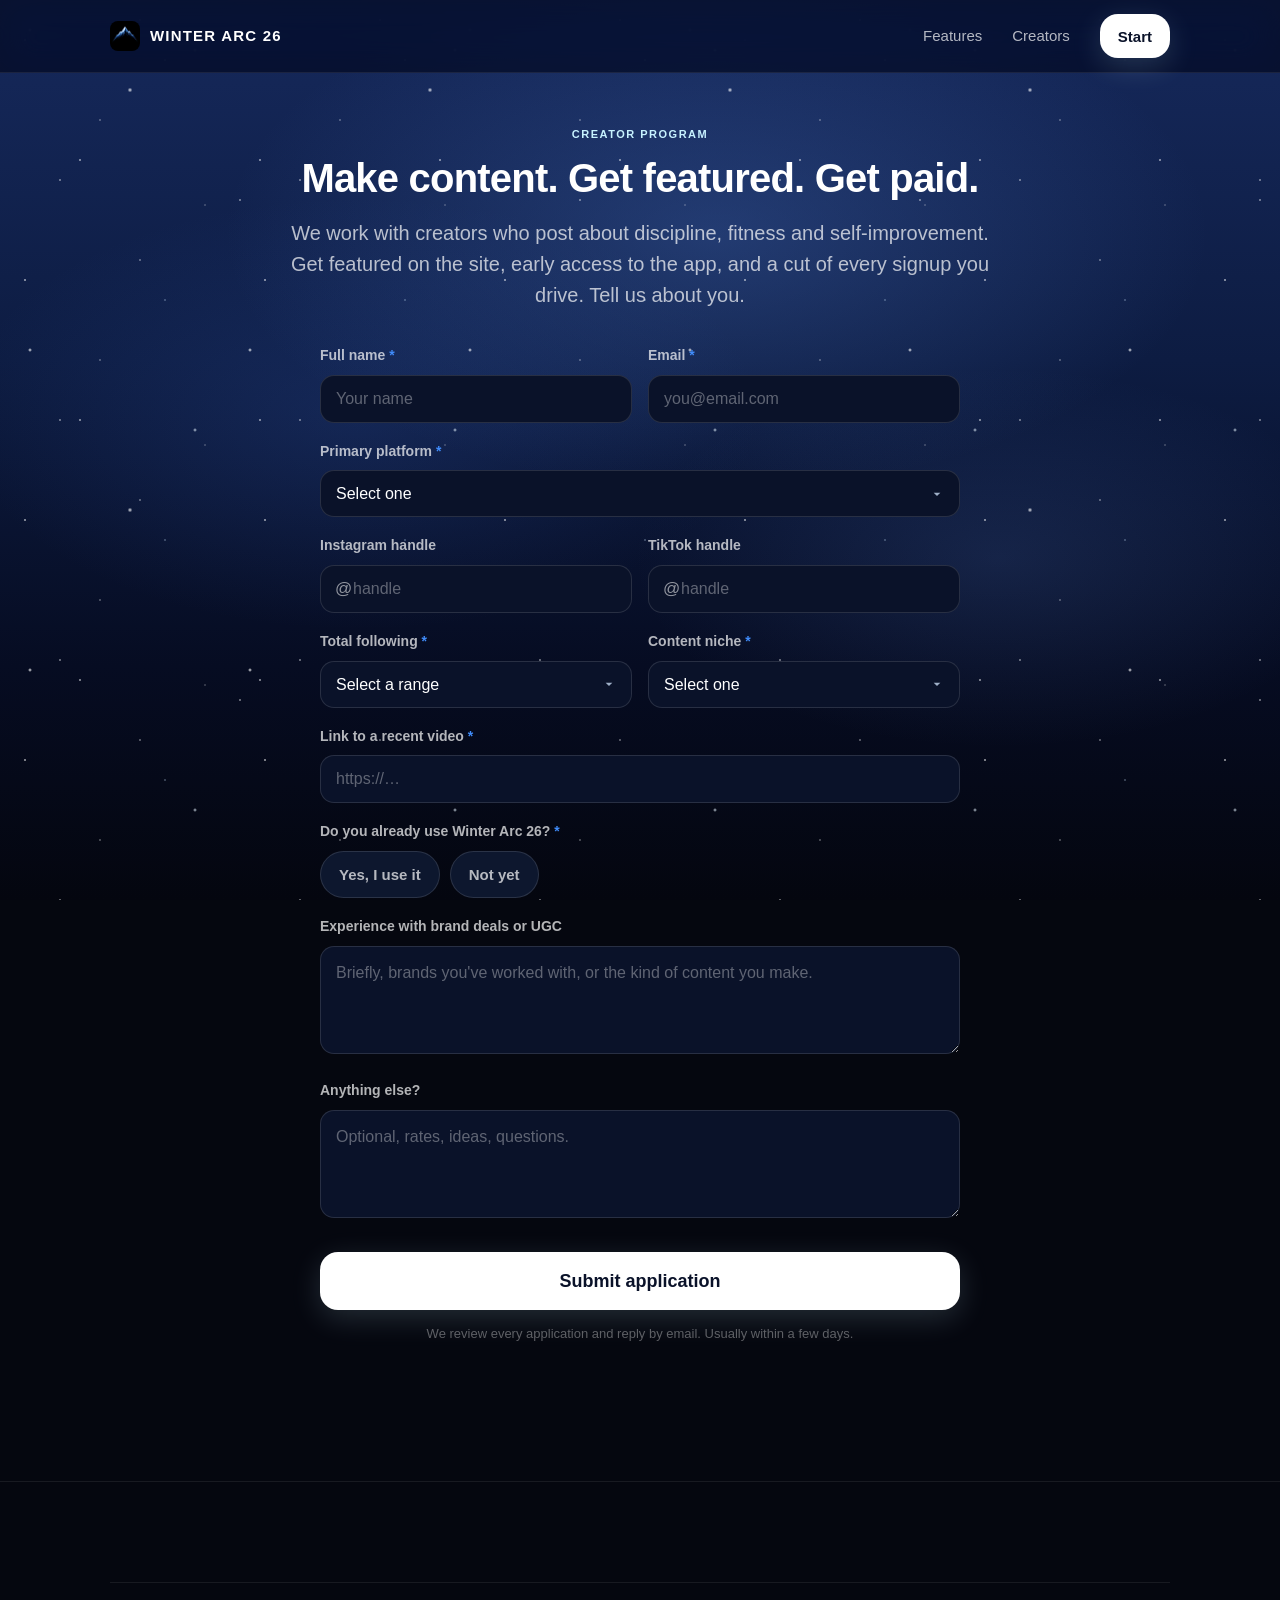
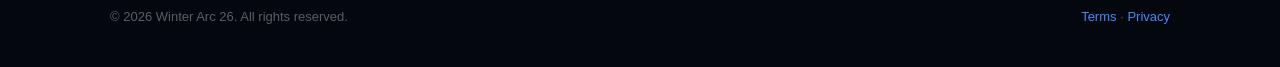
==== commit 77a1e4a5: "Wire real rank crests + mountain logo; remove em dashes site-wide - Rank ladder now shows the upload" ====
--- a/become-a-creator.html
+++ b/become-a-creator.html
@@ -4,17 +4,17 @@
   <meta charset="UTF-8" />
   <meta name="viewport" content="width=device-width, initial-scale=1, viewport-fit=cover" />
   <meta name="theme-color" content="#050A1F" />
-  <title>Become a creator — Winter Arc 26</title>
+  <title>Become a creator, Winter Arc 26</title>
   <meta name="description" content="Apply to create content for Winter Arc 26. Get featured, earn on every signup you drive." />
   <meta name="robots" content="index, follow" />
-  <link rel="icon" href="assets/img/favicon.svg" type="image/svg+xml" />
+  <link rel="icon" href="assets/img/logo-mark.png" type="image/png" />
   <link rel="stylesheet" href="assets/css/styles.css" />
 </head>
 <body>
   <header class="nav is-stuck">
     <div class="wrap nav__inner">
       <a class="brand" href="index.html" aria-label="Winter Arc 26 home">
-        <img class="brand__mark" src="assets/img/logo.svg" alt="" width="30" height="30" />
+        <img class="brand__mark" src="assets/img/logo-mark.png" alt="" width="30" height="30" />
         <span class="brand__name">Winter Arc 26</span>
       </a>
       <nav class="nav__links" aria-label="Primary">
@@ -116,12 +116,12 @@
 
         <div class="ff">
           <label for="experience">Experience with brand deals or UGC</label>
-          <textarea id="experience" name="experience" placeholder="Briefly — brands you've worked with, or the kind of content you make."></textarea>
+          <textarea id="experience" name="experience" placeholder="Briefly, brands you've worked with, or the kind of content you make."></textarea>
         </div>
 
         <div class="ff">
           <label for="notes">Anything else?</label>
-          <textarea id="notes" name="notes" placeholder="Optional — rates, ideas, questions."></textarea>
+          <textarea id="notes" name="notes" placeholder="Optional, rates, ideas, questions."></textarea>
         </div>
 
         <button class="btn btn--primary" type="submit" id="submitBtn">Submit application</button>
@@ -132,7 +132,7 @@
       <div class="form-success" id="formSuccess" hidden>
         <div class="tick"><svg viewBox="0 0 24 24"><path d="M9 16.2 4.8 12l-1.4 1.4L9 19 21 7l-1.4-1.4z"/></svg></div>
         <h2>Application received.</h2>
-        <p>Thanks — we've got your details. If you're a fit, we'll reach out by email with next steps and your creator link.</p>
+        <p>Thanks, we've got your details. If you're a fit, we'll reach out by email with next steps and your creator link.</p>
         <p style="margin-top:22px;"><a href="index.html">← Back to home</a></p>
       </div>
     </div>
@@ -153,7 +153,7 @@
        ►► To collect submissions, set FORM_ENDPOINT to a form backend URL
           (e.g. a Formspree endpoint "https://formspree.io/f/xxxxxx", or your
           own API). Left blank, the form validates and shows the success state
-          without sending anywhere — fine for previewing.
+          without sending anywhere, fine for previewing.
        ===================================================================== */
     var FORM_ENDPOINT = "";
 
@@ -180,7 +180,7 @@
       if (FORM_ENDPOINT) {
         fetch(FORM_ENDPOINT, { method: "POST", headers: { Accept: "application/json" }, body: new FormData(form) })
           .then(done)
-          .catch(function () { btn.disabled = false; btn.textContent = "Submit application"; alert("Something went wrong — please try again or email us."); });
+          .catch(function () { btn.disabled = false; btn.textContent = "Submit application"; alert("Something went wrong, please try again or email us."); });
       } else {
         setTimeout(done, 400); // demo: no backend configured
       }
--- a/assets/css/styles.css
+++ b/assets/css/styles.css
@@ -69,8 +69,17 @@
 body {
   margin: 0;
   min-height: 100vh;
-  background: linear-gradient(180deg, var(--bg-top) 0%, var(--bg-bottom) 100%);
+  position: relative;
+  /* Deep-blue night sky with a drifting nebula/cloud wash (the sky itself) */
+  background-color: #05070f;
+  background-image:
+    radial-gradient(62% 46% at 56% 26%, rgba(74,116,196,0.32) 0%, transparent 62%),
+    radial-gradient(52% 40% at 28% 46%, rgba(48,84,168,0.24) 0%, transparent 60%),
+    radial-gradient(46% 34% at 78% 62%, rgba(90,130,210,0.16) 0%, transparent 62%),
+    linear-gradient(180deg, #16295c 0%, #0d1c42 40%, #060c22 74%, #04060f 100%);
+  background-repeat: no-repeat;
   background-attachment: fixed;
+  animation: sky-clouds 90s ease-in-out infinite alternate;
   color: var(--text-body);
   font-family: -apple-system, BlinkMacSystemFont, "SF Pro Display", "SF Pro Text",
                "Inter", "Helvetica Neue", Arial, sans-serif;
@@ -79,6 +88,49 @@
   -webkit-font-smoothing: antialiased;
   -moz-osx-font-smoothing: grayscale;
   overflow-x: hidden;
+}
+
+/* Starfield (twinkling) — a fixed layer behind the content */
+body::before {
+  content: ""; position: fixed; inset: 0; z-index: 0; pointer-events: none;
+  background-image:
+    radial-gradient(1.4px 1.4px at 25px 40px, rgba(255,255,255,0.95), transparent),
+    radial-gradient(1.1px 1.1px at 100px 120px, rgba(255,255,255,0.7), transparent),
+    radial-gradient(1px 1px at 165px 60px, rgba(205,230,255,0.85), transparent),
+    radial-gradient(1.3px 1.3px at 60px 180px, rgba(255,255,255,0.8), transparent),
+    radial-gradient(1px 1px at 205px 205px, rgba(255,255,255,0.6), transparent),
+    radial-gradient(1.2px 1.2px at 140px 20px, rgba(255,255,255,0.75), transparent);
+  background-size: 240px 240px;
+  animation: sky-twinkle 5.5s ease-in-out infinite alternate;
+}
+
+/* Snowfall — a fixed layer of dots falling at parallax speeds */
+body::after {
+  content: ""; position: fixed; inset: 0; z-index: 0; pointer-events: none;
+  background-image:
+    radial-gradient(2px 2px at 30px 30px, rgba(255,255,255,0.9), transparent),
+    radial-gradient(2.4px 2.4px at 130px 90px, rgba(255,255,255,0.85), transparent),
+    radial-gradient(1.6px 1.6px at 80px 160px, rgba(255,255,255,0.8), transparent),
+    radial-gradient(2px 2px at 195px 50px, rgba(230,244,255,0.8), transparent),
+    radial-gradient(1.5px 1.5px at 240px 200px, rgba(255,255,255,0.7), transparent);
+  background-size: 220px 320px, 300px 420px, 180px 260px, 260px 380px, 340px 500px;
+  animation: sky-snow 16s linear infinite;
+}
+
+/* Keep page content above the sky layers */
+.nav, main, .footer { position: relative; z-index: 1; }
+
+@keyframes sky-clouds {
+  from { background-position: 0% 0%, 0% 0%, 0% 0%, 0 0; }
+  to   { background-position: 8% 4%, -6% 3%, 5% -3%, 0 0; }
+}
+@keyframes sky-twinkle { from { opacity: 0.55; } to { opacity: 1; } }
+@keyframes sky-snow {
+  to { background-position: 0 320px, 0 420px, 0 260px, 0 380px, 0 500px; }
+}
+
+@media (prefers-reduced-motion: reduce) {
+  body, body::before, body::after { animation: none; }
 }
 
 img, svg { max-width: 100%; display: block; }
@@ -267,7 +319,7 @@
   letter-spacing: 0.4px;
 }
 .brand:hover { color: var(--text); }
-.brand__mark { width: 30px; height: 30px; }
+.brand__mark { width: 30px; height: 30px; border-radius: 8px; object-fit: cover; }
 .brand__name { font-size: 15px; text-transform: uppercase; letter-spacing: 1.2px; }
 .nav__links { display: flex; align-items: center; gap: 30px; }
 .nav__links a.navlink {
@@ -306,6 +358,14 @@
   gap: 16px;
   margin-top: 34px;
 }
+
+/* Centred single-column hero */
+.hero--center { text-align: center; padding-top: 150px; padding-bottom: 110px; }
+.hero__copy--center { max-width: 800px; margin: 0 auto; }
+.hero--center .lede { margin-left: auto; margin-right: auto; }
+.hero--center .hero__cta { justify-content: center; }
+.hero--center .hero__proof { justify-content: center; text-align: center; }
+.hero--center .hero__glow { right: 50%; transform: translateX(50%); top: 40px; }
 
 .hero__proof {
   display: flex;
@@ -520,6 +580,66 @@
 .showcase__media { display: flex; justify-content: center; }
 .showcase .device { width: 268px; }
 
+/* Hero quiz preview — the quiz UI as a standalone card (no phone frame) */
+.hero-quiz {
+  display: block; width: min(400px, 100%); margin: 0 auto; text-decoration: none; color: inherit;
+  background: linear-gradient(180deg, rgba(23,36,71,0.92) 0%, rgba(10,18,41,0.96) 100%);
+  border: 1px solid var(--hairline); border-radius: 26px; padding: 22px;
+  box-shadow: 0 30px 80px rgba(0,0,0,0.5); overflow: hidden;
+  transition: transform var(--dur) var(--ease), border-color var(--dur) var(--ease);
+}
+.hero-quiz:hover { transform: translateY(-4px); border-color: rgba(255,255,255,0.2); color: inherit; }
+.hero-quiz__top { display: flex; align-items: center; gap: 12px; margin-bottom: 20px; }
+.hero-quiz__top .progress { flex: 1; }
+.hero-quiz__tag { font-size: 11px; font-weight: 700; letter-spacing: 1px; text-transform: uppercase; color: var(--text-3); white-space: nowrap; }
+.hero-quiz .q-head { margin: 0 0 6px; }
+.hero-quiz .cta-btn {
+  pointer-events: none; display: grid; place-items: center;
+  width: 100%; box-sizing: border-box; text-align: center;
+}
+
+/* Feature bento — a centred phone flanked by feature cards (2 left, 2 right) */
+.bento {
+  display: grid; grid-template-columns: 1fr minmax(240px, 300px) 1fr;
+  gap: 24px; align-items: center; margin-top: 56px;
+}
+.bento__col { display: flex; flex-direction: column; gap: 24px; }
+.bento__phone { justify-self: center; width: min(280px, 100%); }
+.bento .phone { width: 100%; }
+.bento-card {
+  background: linear-gradient(180deg, var(--card) 0%, var(--card-deep) 100%);
+  border: 1px solid var(--hairline-soft); border-radius: 22px; padding: 26px;
+  transition: transform var(--dur) var(--ease), border-color var(--dur) var(--ease);
+}
+.bento-card { cursor: pointer; }
+.bento-card:hover { transform: translateY(-4px); border-color: var(--hairline); }
+/* Active (lit-up) card in the auto-cycle */
+.bento-card.active {
+  border-color: var(--frost);
+  background: linear-gradient(180deg, var(--card-raised) 0%, var(--card) 100%);
+  box-shadow: 0 0 0 1px rgba(199,242,255,0.35), 0 16px 44px rgba(64,140,250,0.20);
+  transform: translateY(-2px);
+}
+.bento-card.active .bento-card__icon { border-color: rgba(199,242,255,0.5); background: rgba(64,140,250,0.16); }
+.bento__shot { transition: opacity 0.28s var(--ease); }
+.bento-card__icon {
+  width: 46px; height: 46px; border-radius: 14px; margin-bottom: 18px;
+  background: var(--card-deep); border: 1px solid var(--hairline-soft);
+  display: grid; place-items: center;
+}
+.bento-card__icon svg { width: 22px; height: 22px; stroke: var(--frost); fill: none; stroke-width: 1.8; }
+.bento-card h3 { font-size: 19px; font-weight: 600; margin-bottom: 8px; letter-spacing: -0.01em; }
+.bento-card p { color: var(--text-2); font-size: 15px; line-height: 1.5; }
+
+@media (max-width: 920px) {
+  .bento { grid-template-columns: 1fr 1fr; gap: 18px; }
+  .bento__phone { grid-column: 1 / -1; order: -1; margin-bottom: 6px; }
+  .bento__col { gap: 18px; }
+}
+@media (max-width: 560px) {
+  .bento { grid-template-columns: 1fr; }
+}
+
 /* Reusable iPhone with a looping app-demo video (poster shows until the mp4 loads) */
 .phone {
   position: relative;
@@ -605,29 +725,36 @@
 }
 
 /* ---------------------------------------------------------------------------
-   10. The ladder — compact strip (one feature among many, not the headline)
-   ------------------------------------------------------------------------- */
-.ladder-strip {
-  margin-top: 44px;
-  display: flex; flex-wrap: wrap; justify-content: center; gap: 10px;
-}
-.rank-chip {
-  display: inline-flex; align-items: center; gap: 8px;
-  background: var(--card); border: 1px solid var(--hairline-soft);
-  border-radius: 999px; padding: 9px 16px 9px 12px;
-}
-.rank-chip .swatch { width: 11px; height: 11px; border-radius: 50%; flex: none; box-shadow: 0 0 12px currentColor; }
-.rank-chip .rk { color: #fff; font-size: 14px; font-weight: 600; }
-.rank-chip .el { color: var(--text-3); font-size: 12px; font-variant-numeric: tabular-nums; }
-.ladder-track {
-  margin: 30px auto 0; max-width: 720px; height: 8px; border-radius: 999px;
-  background: linear-gradient(90deg,#F2AD7D,#BAC2C9,#F5B01C,#29E3E8,#36ED7D,#CCE6FF,#8F5CEB,#FA4742,#FCC71F,#59BDF7);
-  opacity: 0.9;
-}
-.ladder-ends {
-  max-width: 720px; margin: 10px auto 0; display: flex; justify-content: space-between;
-  color: var(--text-3); font-size: 12px; letter-spacing: 0.5px;
-}
+   10. The ladder — rank crest grid
+   ------------------------------------------------------------------------- */
+.rank-grid {
+  margin-top: 52px;
+  display: grid; grid-template-columns: repeat(5, 1fr); gap: 24px 16px;
+}
+.rank-item { text-align: center; }
+.rank-crest {
+  width: 104px; max-width: 100%; aspect-ratio: 1; margin: 0 auto 14px;
+  border-radius: 22px; display: grid; place-items: center; position: relative;
+  /* coloured placeholder crest (shows until the real PNG is dropped in) */
+  background:
+    radial-gradient(circle at 50% 38%, color-mix(in srgb, var(--c) 45%, transparent) 0%, transparent 62%),
+    linear-gradient(180deg, var(--card) 0%, var(--card-deep) 100%);
+  border: 1px solid var(--hairline-soft);
+  box-shadow: 0 0 24px color-mix(in srgb, var(--c) 22%, transparent);
+}
+.rank-crest::before { /* placeholder shield, shown only when the image is missing */
+  content: ""; position: absolute; width: 44%; height: 52%; display: none;
+  background: var(--c); opacity: 0.9;
+  -webkit-mask: url("data:image/svg+xml;utf8,<svg xmlns='http://www.w3.org/2000/svg' viewBox='0 0 24 24'><path d='M12 2l8 3v6c0 5-3.5 9-8 11-4.5-2-8-6-8-11V5z'/></svg>") center/contain no-repeat;
+          mask: url("data:image/svg+xml;utf8,<svg xmlns='http://www.w3.org/2000/svg' viewBox='0 0 24 24'><path d='M12 2l8 3v6c0 5-3.5 9-8 11-4.5-2-8-6-8-11V5z'/></svg>") center/contain no-repeat;
+}
+.rank-crest.empty::before { display: block; }
+.rank-crest img { position: relative; z-index: 1; width: 100%; height: 100%; object-fit: contain; filter: drop-shadow(0 6px 16px rgba(0,0,0,0.5)); }
+.rank-name { color: #fff; font-weight: 700; font-size: 15px; }
+.rank-elo { color: var(--text-3); font-size: 12px; font-variant-numeric: tabular-nums; margin-top: 2px; }
+
+@media (max-width: 720px) { .rank-grid { grid-template-columns: repeat(4, 1fr); gap: 20px 12px; } .rank-crest { width: 84px; } }
+@media (max-width: 460px) { .rank-grid { grid-template-columns: repeat(3, 1fr); } }
 
 /* ---------------------------------------------------------------------------
    11. Stat band
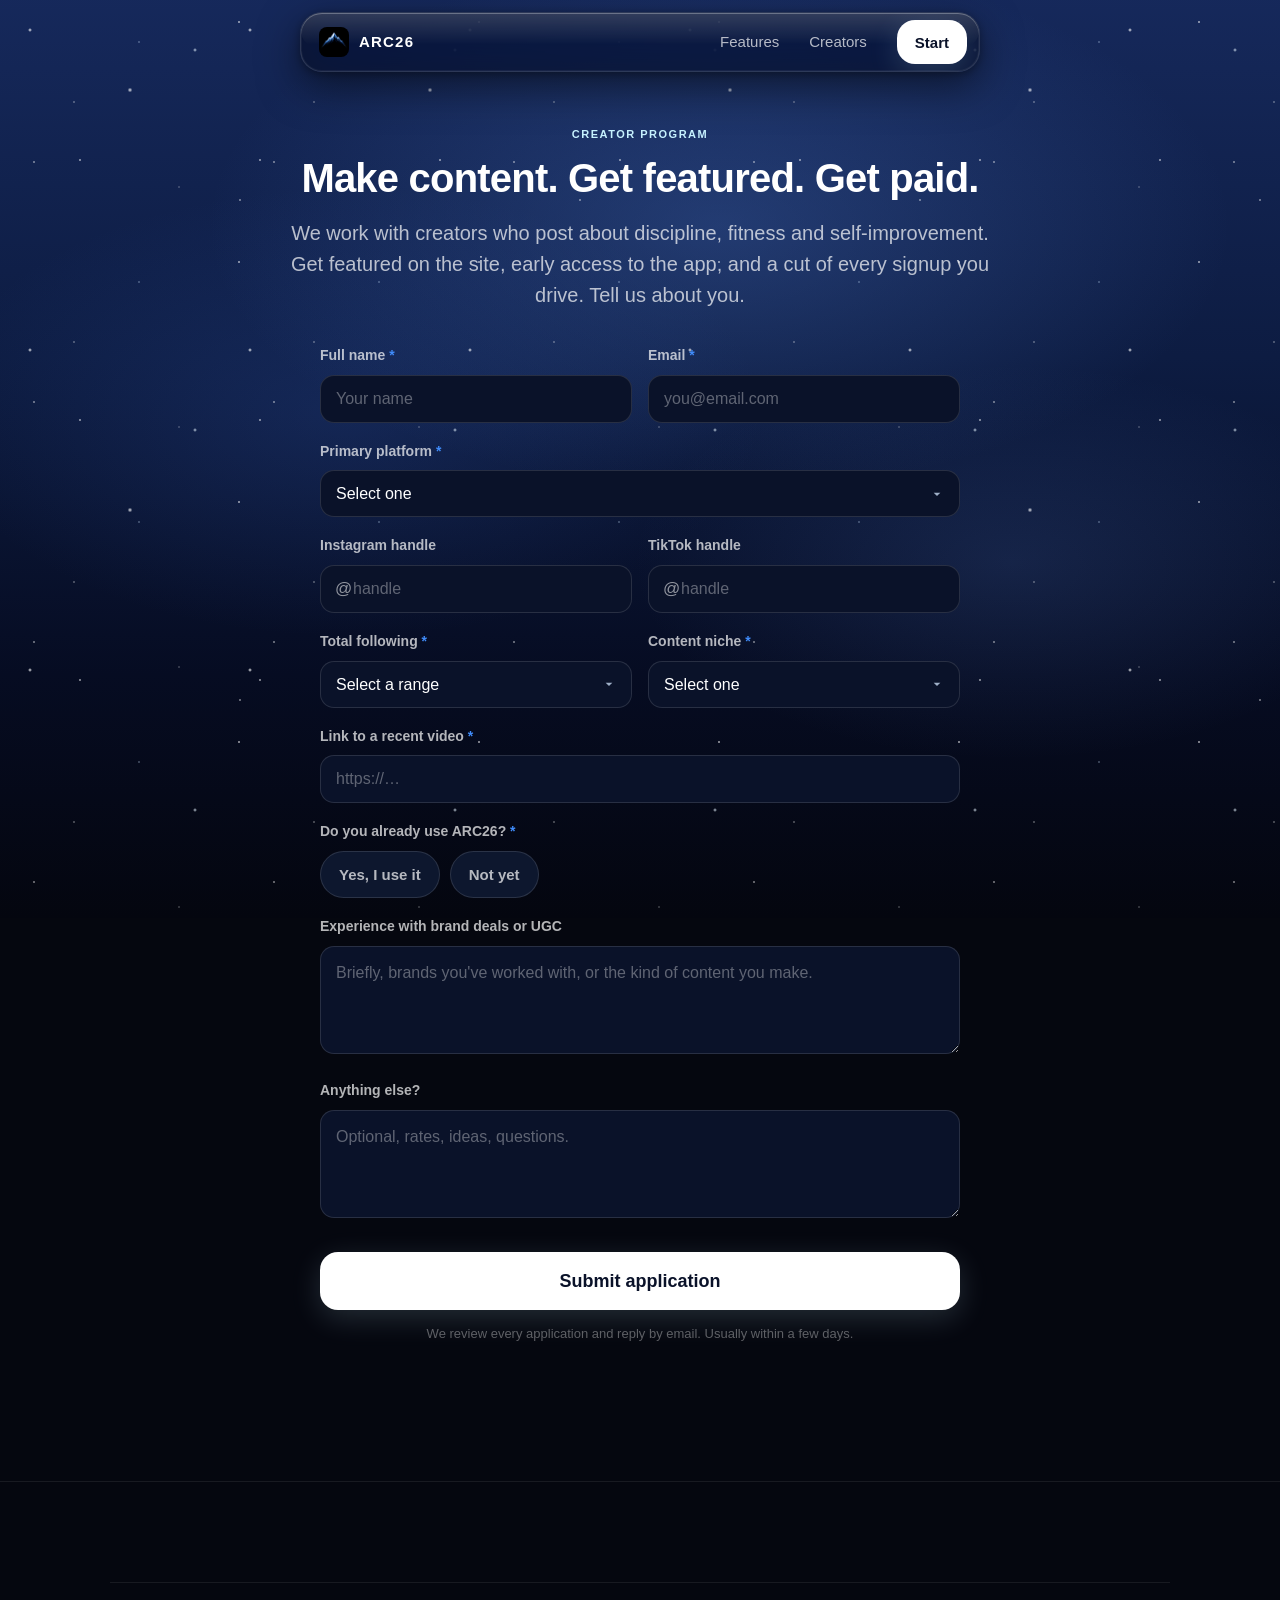
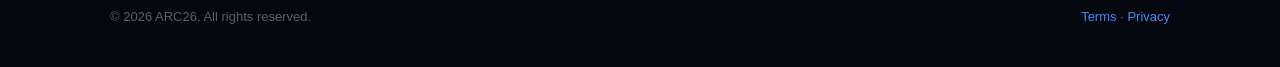
==== commit 48504316: "Move Features section above creators; rename site to ARC26 - Reorder index.html so the Features ("Ev" ====
--- a/become-a-creator.html
+++ b/become-a-creator.html
@@ -4,8 +4,8 @@
   <meta charset="UTF-8" />
   <meta name="viewport" content="width=device-width, initial-scale=1, viewport-fit=cover" />
   <meta name="theme-color" content="#050A1F" />
-  <title>Become a creator, Winter Arc 26</title>
-  <meta name="description" content="Apply to create content for Winter Arc 26. Get featured, earn on every signup you drive." />
+  <title>Become a creator, ARC26</title>
+  <meta name="description" content="Apply to create content for ARC26. Get featured, earn on every signup you drive." />
   <meta name="robots" content="index, follow" />
   <link rel="icon" href="assets/img/logo-mark.png" type="image/png" />
   <link rel="stylesheet" href="assets/css/styles.css" />
@@ -13,9 +13,9 @@
 <body>
   <header class="nav is-stuck">
     <div class="wrap nav__inner">
-      <a class="brand" href="index.html" aria-label="Winter Arc 26 home">
+      <a class="brand" href="index.html" aria-label="ARC26 home">
         <img class="brand__mark" src="assets/img/logo-mark.png" alt="" width="30" height="30" />
-        <span class="brand__name">Winter Arc 26</span>
+        <span class="brand__name">ARC26</span>
       </a>
       <nav class="nav__links" aria-label="Primary">
         <a class="navlink" href="index.html#features">Features</a>
@@ -107,7 +107,7 @@
         </div>
 
         <div class="ff">
-          <label>Do you already use Winter Arc 26? <span class="req">*</span></label>
+          <label>Do you already use ARC26? <span class="req">*</span></label>
           <div class="pills">
             <label class="pill-opt"><input type="radio" name="uses_app" value="Yes" required /><span>Yes, I use it</span></label>
             <label class="pill-opt"><input type="radio" name="uses_app" value="Not yet" /><span>Not yet</span></label>
@@ -141,7 +141,7 @@
   <footer class="footer">
     <div class="wrap">
       <div class="footer__bottom">
-        <span>© <span id="year">2026</span> Winter Arc 26. All rights reserved.</span>
+        <span>© <span id="year">2026</span> ARC26. All rights reserved.</span>
         <span><a href="terms.html">Terms</a> · <a href="privacy.html">Privacy</a></span>
       </div>
     </div>
--- a/assets/css/styles.css
+++ b/assets/css/styles.css
@@ -1,5 +1,5 @@
 /* =============================================================================
-   Winter Arc 26 — Funnel site
+   ARC26 — Funnel site
    All colour, type, shape and motion values come from design-system.md,
    which was read out of the iOS source. If a value here looks wrong, the
    design system wins.
@@ -69,17 +69,9 @@
 body {
   margin: 0;
   min-height: 100vh;
+  min-height: 100dvh; /* iOS Safari: account for the dynamic toolbar */
   position: relative;
-  /* Deep-blue night sky with a drifting nebula/cloud wash (the sky itself) */
-  background-color: #05070f;
-  background-image:
-    radial-gradient(62% 46% at 56% 26%, rgba(74,116,196,0.32) 0%, transparent 62%),
-    radial-gradient(52% 40% at 28% 46%, rgba(48,84,168,0.24) 0%, transparent 60%),
-    radial-gradient(46% 34% at 78% 62%, rgba(90,130,210,0.16) 0%, transparent 62%),
-    linear-gradient(180deg, #16295c 0%, #0d1c42 40%, #060c22 74%, #04060f 100%);
-  background-repeat: no-repeat;
-  background-attachment: fixed;
-  animation: sky-clouds 90s ease-in-out infinite alternate;
+  background-color: #05070f; /* base — the sky itself is drawn on ::before */
   color: var(--text-body);
   font-family: -apple-system, BlinkMacSystemFont, "SF Pro Display", "SF Pro Text",
                "Inter", "Helvetica Neue", Arial, sans-serif;
@@ -90,18 +82,26 @@
   overflow-x: hidden;
 }
 
-/* Starfield (twinkling) — a fixed layer behind the content */
+/* Night sky (gradient + nebula + starfield) as a FIXED pseudo-layer.
+   iOS Safari ignores `background-attachment: fixed`, so we pin a fixed
+   element instead and drift it with a GPU transform (smooth on iPhone). */
 body::before {
-  content: ""; position: fixed; inset: 0; z-index: 0; pointer-events: none;
+  content: ""; position: fixed; inset: -2%; z-index: 0; pointer-events: none;
+  background-color: #05070f;
   background-image:
     radial-gradient(1.4px 1.4px at 25px 40px, rgba(255,255,255,0.95), transparent),
     radial-gradient(1.1px 1.1px at 100px 120px, rgba(255,255,255,0.7), transparent),
     radial-gradient(1px 1px at 165px 60px, rgba(205,230,255,0.85), transparent),
     radial-gradient(1.3px 1.3px at 60px 180px, rgba(255,255,255,0.8), transparent),
     radial-gradient(1px 1px at 205px 205px, rgba(255,255,255,0.6), transparent),
-    radial-gradient(1.2px 1.2px at 140px 20px, rgba(255,255,255,0.75), transparent);
-  background-size: 240px 240px;
-  animation: sky-twinkle 5.5s ease-in-out infinite alternate;
+    radial-gradient(62% 46% at 56% 26%, rgba(74,116,196,0.32) 0%, transparent 62%),
+    radial-gradient(52% 40% at 28% 46%, rgba(48,84,168,0.24) 0%, transparent 60%),
+    radial-gradient(46% 34% at 78% 62%, rgba(90,130,210,0.16) 0%, transparent 62%),
+    linear-gradient(180deg, #16295c 0%, #0d1c42 40%, #060c22 74%, #04060f 100%);
+  background-repeat: repeat, repeat, repeat, repeat, repeat, no-repeat, no-repeat, no-repeat, no-repeat;
+  background-size: 240px 240px, 240px 240px, 240px 240px, 240px 240px, 240px 240px, auto, auto, auto, 100% 100%;
+  will-change: transform;
+  animation: sky-drift 34s ease-in-out infinite alternate;
 }
 
 /* Snowfall — a fixed layer of dots falling at parallax speeds */
@@ -120,17 +120,16 @@
 /* Keep page content above the sky layers */
 .nav, main, .footer { position: relative; z-index: 1; }
 
-@keyframes sky-clouds {
-  from { background-position: 0% 0%, 0% 0%, 0% 0%, 0 0; }
-  to   { background-position: 8% 4%, -6% 3%, 5% -3%, 0 0; }
-}
-@keyframes sky-twinkle { from { opacity: 0.55; } to { opacity: 1; } }
+@keyframes sky-drift {
+  from { transform: translate3d(-1.2%, -0.8%, 0); }
+  to   { transform: translate3d(1.2%, 0.8%, 0); }
+}
 @keyframes sky-snow {
   to { background-position: 0 320px, 0 420px, 0 260px, 0 380px, 0 500px; }
 }
 
 @media (prefers-reduced-motion: reduce) {
-  body, body::before, body::after { animation: none; }
+  body::before, body::after { animation: none; }
 }
 
 img, svg { max-width: 100%; display: block; }
@@ -200,9 +199,9 @@
 
 /* Typography roles from the design system's scale, scaled up for desktop */
 .h-hero {
-  font-size: clamp(36px, 8vw, 60px);
+  font-size: clamp(48px, 12vw, 88px);
   font-weight: 800;
-  line-height: 1.02;
+  line-height: 1.0;
 }
 .h-page  { font-size: clamp(30px, 4.4vw, 40px); }
 .h-section { font-size: clamp(24px, 3.2vw, 30px); }
@@ -294,22 +293,58 @@
   position: fixed;
   inset: 0 0 auto 0;
   z-index: 100;
-  transition: background var(--dur) var(--ease), backdrop-filter var(--dur) var(--ease),
-              border-color var(--dur) var(--ease);
-  border-bottom: 1px solid transparent;
-}
-.nav.is-stuck {
-  background: rgba(5,10,31,0.72);
-  -webkit-backdrop-filter: saturate(140%) blur(18px);
-  backdrop-filter: saturate(140%) blur(18px);
-  border-bottom-color: var(--hairline-soft);
-}
+  /* clear the notch, then float the glass pill below it */
+  padding: calc(env(safe-area-inset-top) + 12px) var(--margin) 0;
+  border-bottom: none;
+  transition: padding var(--dur) var(--ease);
+  pointer-events: none; /* let the transparent gutter pass clicks through */
+}
+
+/* Liquid Glass island: cropped width, rounded, translucent, blurred */
 .nav__inner {
+  pointer-events: auto;
+  position: relative;
+  overflow: hidden;
   display: flex;
   align-items: center;
   justify-content: space-between;
-  height: 72px;
-}
+  gap: 16px;
+  width: auto;
+  max-width: 680px;
+  margin: 0 auto;
+  height: 60px;
+  padding: 0 12px 0 18px;
+  border-radius: 22px;
+  background: rgba(14,20,42,0.55);
+  -webkit-backdrop-filter: saturate(180%) blur(26px);
+          backdrop-filter: saturate(180%) blur(26px);
+  border: 1px solid rgba(255,255,255,0.14);
+  box-shadow:
+    0 10px 34px rgba(0,0,0,0.40),
+    0 2px 8px rgba(0,0,0,0.28),
+    inset 0 1px 0 rgba(255,255,255,0.22),
+    inset 0 0 0 1px rgba(255,255,255,0.04);
+  transition: background var(--dur) var(--ease), box-shadow var(--dur) var(--ease);
+}
+/* specular sheen along the top edge */
+.nav__inner::before {
+  content: "";
+  position: absolute;
+  inset: 0 0 auto 0;
+  height: 60%;
+  border-radius: inherit;
+  background: linear-gradient(180deg, rgba(255,255,255,0.16), rgba(255,255,255,0) 90%);
+  pointer-events: none;
+}
+.nav.is-stuck .nav__inner {
+  background: rgba(10,15,34,0.68);
+  box-shadow:
+    0 14px 40px rgba(0,0,0,0.50),
+    0 2px 8px rgba(0,0,0,0.30),
+    inset 0 1px 0 rgba(255,255,255,0.24),
+    inset 0 0 0 1px rgba(255,255,255,0.05);
+}
+.nav__inner > * { position: relative; z-index: 1; }
 .brand {
   display: inline-flex;
   align-items: center;
@@ -359,13 +394,24 @@
   margin-top: 34px;
 }
 
-/* Centred single-column hero */
-.hero--center { text-align: center; padding-top: 150px; padding-bottom: 110px; }
-.hero__copy--center { max-width: 800px; margin: 0 auto; }
-.hero--center .lede { margin-left: auto; margin-right: auto; }
-.hero--center .hero__cta { justify-content: center; }
-.hero--center .hero__proof { justify-content: center; text-align: center; }
-.hero--center .hero__glow { right: 50%; transform: translateX(50%); top: 40px; }
+/* Centred single-column hero — clean, minimal, lots of air */
+.hero--center { text-align: center; padding-top: calc(168px + env(safe-area-inset-top)); padding-bottom: 150px; }
+.hero__copy--center { max-width: 760px; margin: 0 auto; }
+.hero--center .eyebrow { color: rgba(199,242,255,0.72); letter-spacing: 2px; margin-bottom: 20px; }
+.hero--center .h-hero { font-weight: 700; letter-spacing: -0.035em; line-height: 1.03; }
+.hero__sub {
+  max-width: 440px; margin: 24px auto 0;
+  font-size: clamp(17px, 2.3vw, 20px); line-height: 1.5;
+  font-weight: 400; color: rgba(255,255,255,0.60);
+}
+.hero--center .hero__cta { justify-content: center; margin-top: 40px; }
+.hero__learn {
+  display: inline-block; margin-top: 24px;
+  color: var(--glow); font-size: 16px; font-weight: 500;
+}
+.hero__learn:hover { color: var(--frost); }
+.hero__note { margin-top: 44px; color: rgba(255,255,255,0.38); font-size: 14px; }
+.hero--center .hero__glow { right: 50%; transform: translateX(50%); top: 20px; opacity: 0.7; }
 
 .hero__proof {
   display: flex;
@@ -732,6 +778,20 @@
   display: grid; grid-template-columns: repeat(5, 1fr); gap: 24px 16px;
 }
 .rank-item { text-align: center; }
+
+/* Single featured crest — floats bare on the sky, no box behind it */
+.rank-solo { margin-top: 44px; display: flex; justify-content: center; }
+.rank-solo .rank-crest {
+  width: 200px; height: 200px; margin: 0 auto 26px; border-radius: 0;
+  display: block; background: none; border: none; box-shadow: none;
+}
+.rank-solo .rank-crest::before { display: none; }
+.rank-solo .rank-crest img {
+  width: 100%; height: 100%; object-fit: contain; display: block;
+  filter: drop-shadow(0 14px 34px rgba(0,0,0,0.55));
+}
+.rank-solo .rank-name { font-size: 22px; }
+.rank-solo .rank-elo { font-size: 13px; margin-top: 6px; }
 .rank-crest {
   width: 104px; max-width: 100%; aspect-ratio: 1; margin: 0 auto 14px;
   border-radius: 22px; display: grid; place-items: center; position: relative;
@@ -936,7 +996,8 @@
    ------------------------------------------------------------------------- */
 .mobile-cta {
   position: fixed;
-  left: 12px; right: 12px; bottom: 12px;
+  left: 12px; right: 12px;
+  bottom: calc(12px + env(safe-area-inset-bottom)); /* clear the home indicator */
   z-index: 90;
   display: none;
   background: rgba(10,18,41,0.86);
@@ -958,7 +1019,7 @@
 
 @media (max-width: 720px) {
   .mobile-cta { display: flex; }
-  body { padding-bottom: 84px; }
+  body { padding-bottom: calc(84px + env(safe-area-inset-bottom)); }
 }
 
 /* ---------------------------------------------------------------------------
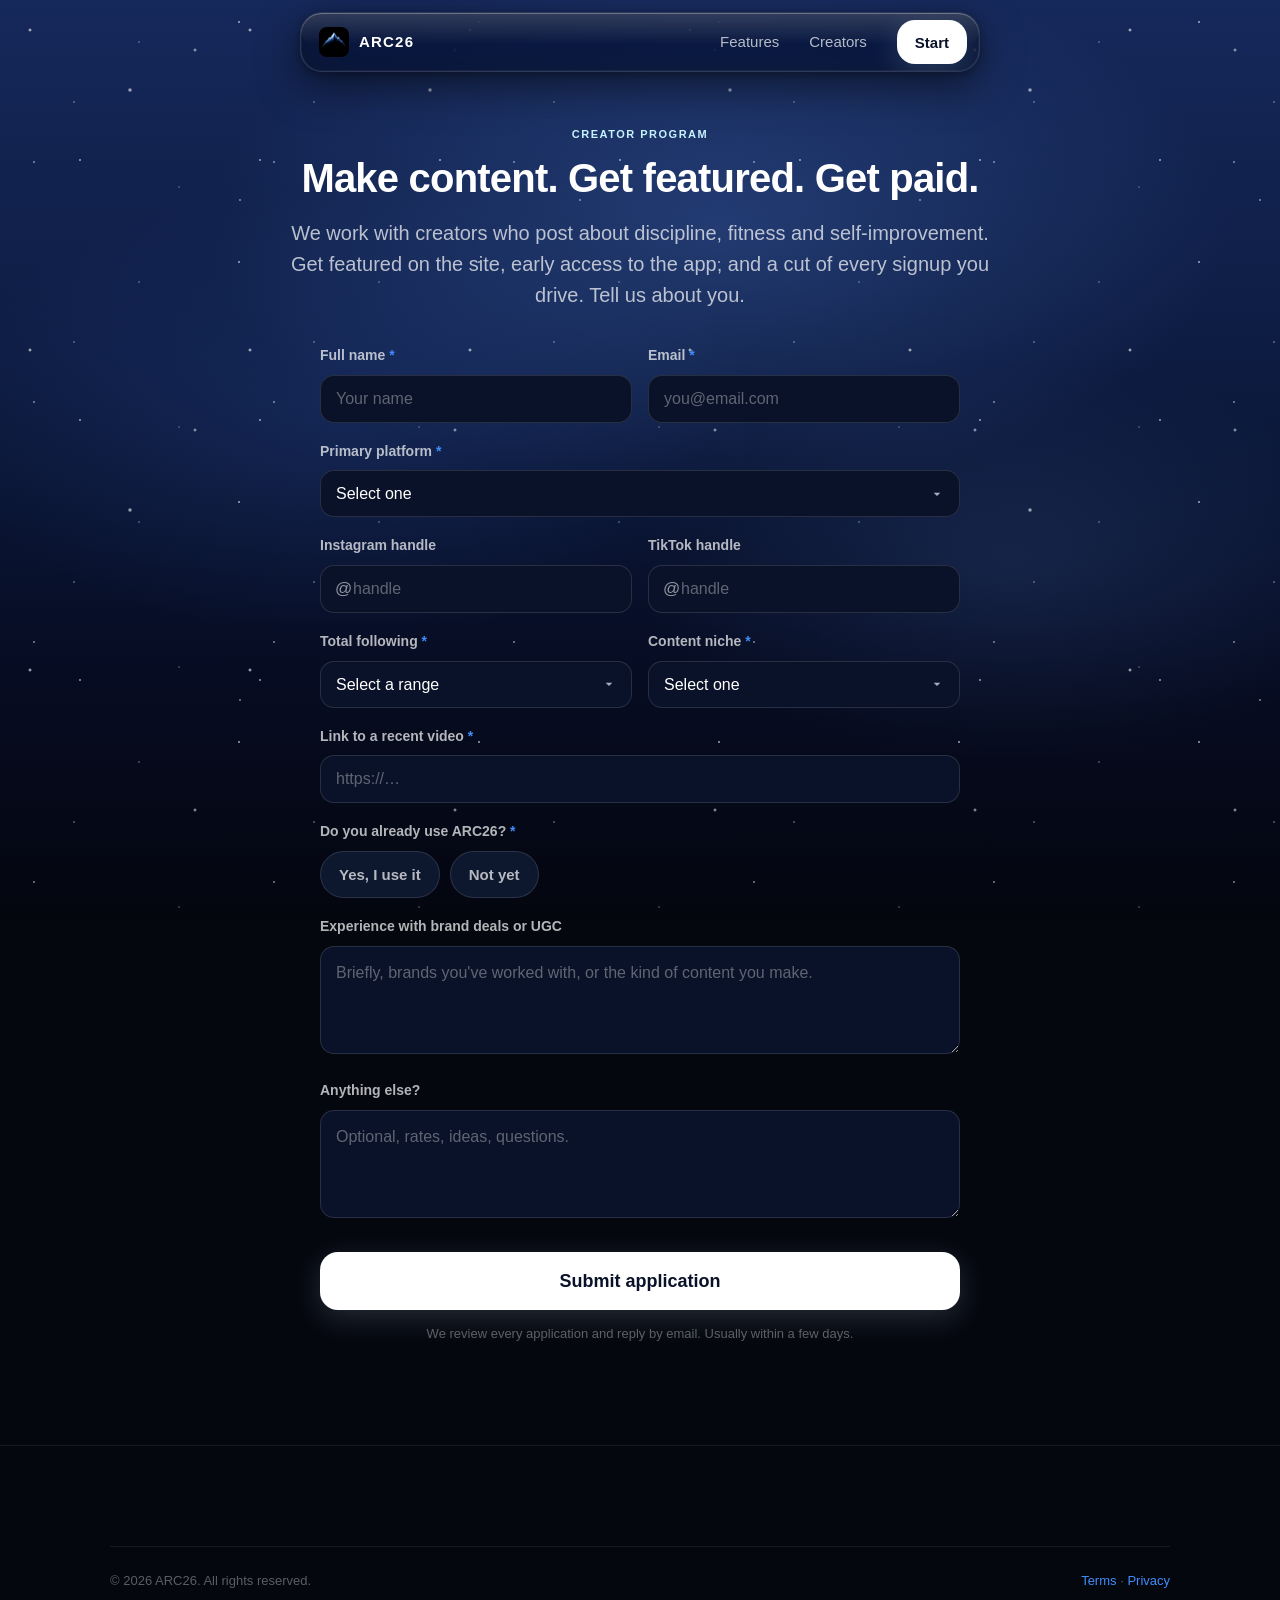
==== commit 70195e9d: "Cache-bust CSS/JS with version query Append ?v=20260809a to all stylesheet and script references so " ====
--- a/become-a-creator.html
+++ b/become-a-creator.html
@@ -8,7 +8,7 @@
   <meta name="description" content="Apply to create content for ARC26. Get featured, earn on every signup you drive." />
   <meta name="robots" content="index, follow" />
   <link rel="icon" href="assets/img/logo-mark.png" type="image/png" />
-  <link rel="stylesheet" href="assets/css/styles.css" />
+  <link rel="stylesheet" href="assets/css/styles.css?v=20260809a" />
 </head>
 <body>
   <header class="nav is-stuck">
--- a/assets/css/styles.css
+++ b/assets/css/styles.css
@@ -170,13 +170,13 @@
 
 .section {
   position: relative;
-  padding: 96px 0;
+  padding: 60px 0;
   scroll-margin-top: 84px; /* anchor links clear the fixed nav */
 }
-.section--tight { padding: 64px 0; }
+.section--tight { padding: 40px 0; }
 
 @media (max-width: 720px) {
-  .section { padding: 68px 0; }
+  .section { padding: 46px 0; }
 }
 
 .center { text-align: center; }
@@ -410,7 +410,35 @@
   color: var(--glow); font-size: 16px; font-weight: 500;
 }
 .hero__learn:hover { color: var(--frost); }
-.hero__note { margin-top: 44px; color: rgba(255,255,255,0.38); font-size: 14px; }
+.hero__note { color: rgba(255,255,255,0.55); font-size: 14px; margin: 0; }
+.hero__note strong { color: #fff; font-weight: 700; }
+
+/* Social proof — overlapping avatar stack */
+.hero__social {
+  display: flex; align-items: center; justify-content: center;
+  gap: 14px; margin-top: 44px; flex-wrap: wrap;
+}
+.avatar-stack { display: inline-flex; }
+.avatar-stack .avatar {
+  width: 36px; height: 36px; border-radius: 50%;
+  margin-left: -12px;
+  border: 2.5px solid var(--bg-top);
+  background: linear-gradient(150deg, var(--g1), var(--g2));
+  box-shadow: 0 3px 8px rgba(0,0,0,0.4);
+  display: grid; place-items: end center;
+  overflow: hidden;
+}
+.avatar-stack .avatar:first-child { margin-left: 0; }
+.avatar-stack .avatar svg { width: 28px; height: 28px; fill: rgba(255,255,255,0.92); }
+.avatar-stack .avatar--count {
+  place-items: center;
+  background: var(--card-raised);
+  color: var(--frost); font-size: 13px; font-weight: 700;
+}
+@media (max-width: 480px) {
+  .hero__social { gap: 10px; }
+  .avatar-stack .avatar { width: 32px; height: 32px; }
+}
 .hero--center .hero__glow { right: 50%; transform: translateX(50%); top: 20px; opacity: 0.7; }
 
 .hero__proof {
